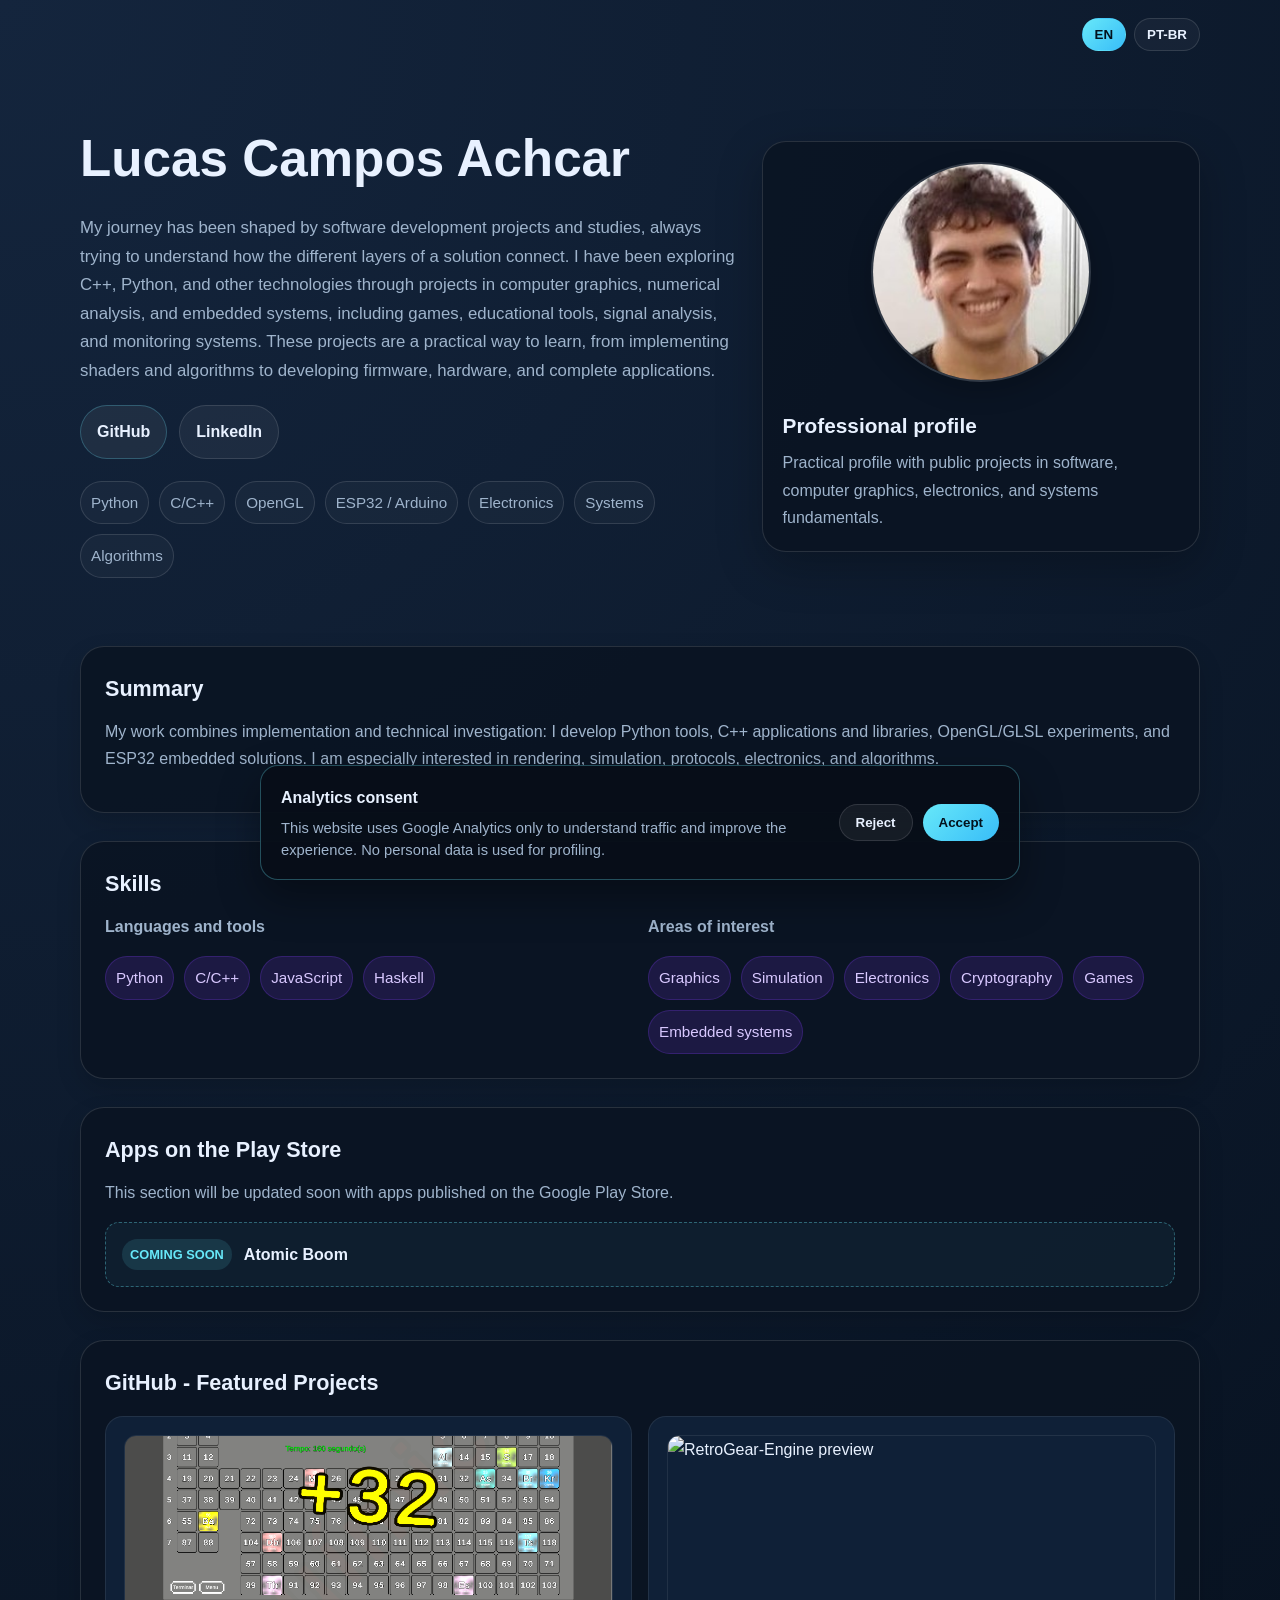
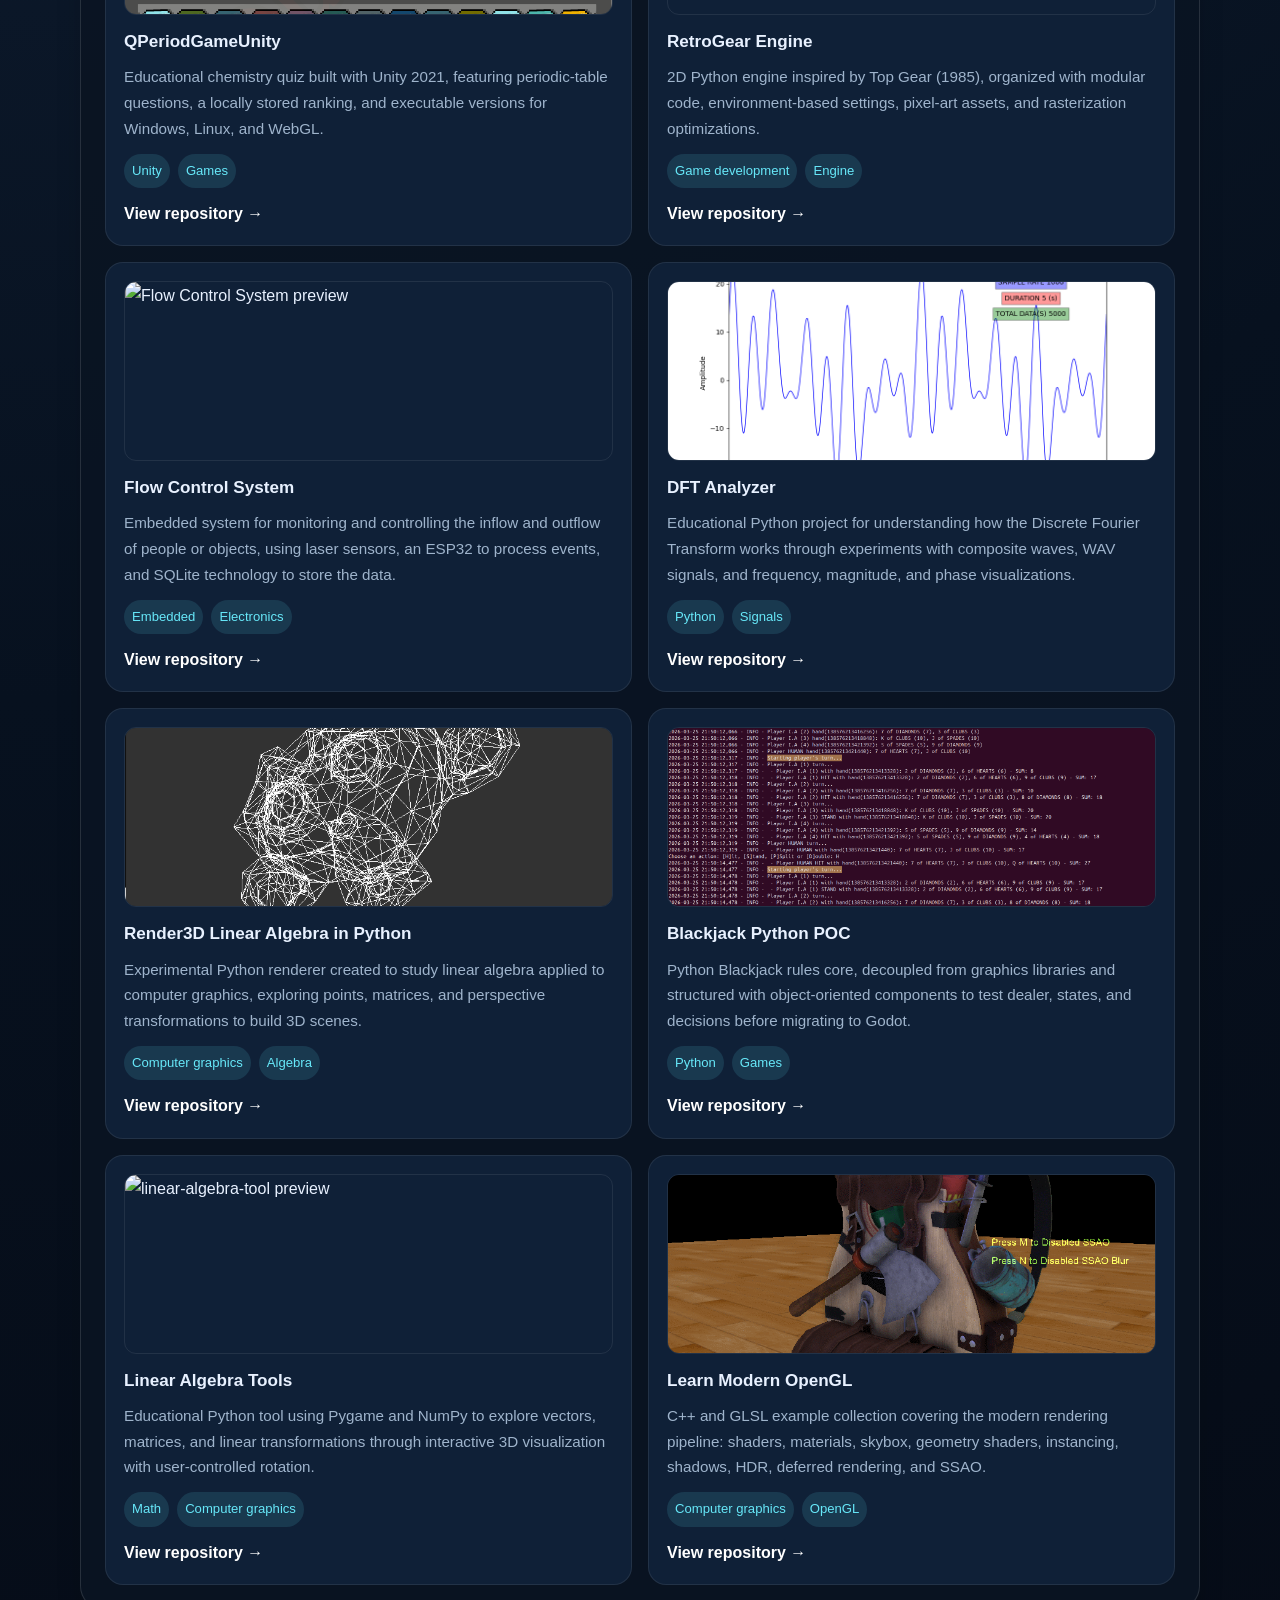
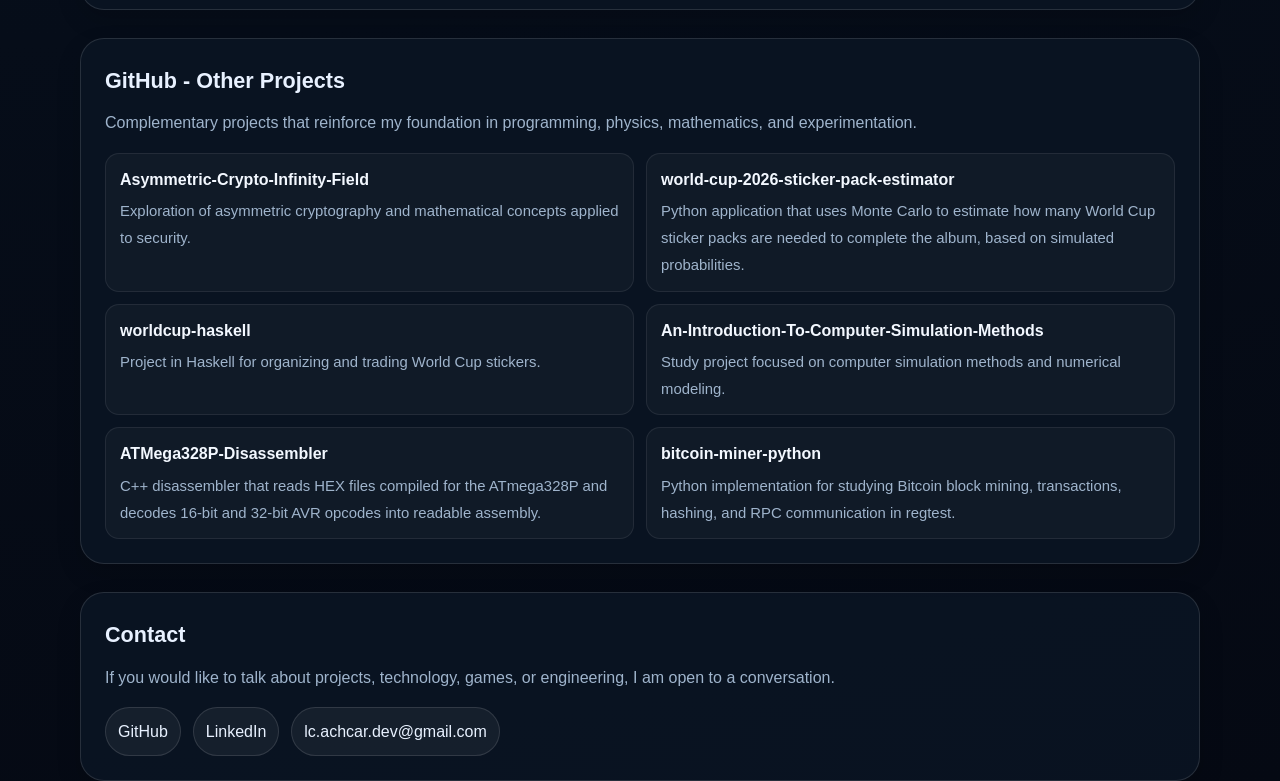
==== index.html @ fed57c69 "- imagem de perfil interna" ====
<!DOCTYPE html>
<html lang="pt-BR">
<head>
  <meta charset="UTF-8" />
  <meta name="viewport" content="width=device-width, initial-scale=1.0" />
  <title data-i18n="page.title">Lucas Campos Achcar | Desenvolvedor de Software</title>
  <link rel="stylesheet" href="styles.css" />
</head>
<body>
  <div class="cookie-banner" id="cookie-banner" hidden>
    <div class="cookie-banner__content">
      <div>
        <strong>Analytics consent</strong>
        <p>This website uses Google Analytics only to understand traffic and improve the experience. No personal data is used for profiling.</p>
      </div>
      <div class="cookie-banner__actions">
        <button id="reject-analytics" class="cookie-btn cookie-btn--secondary" type="button">Reject</button>
        <button id="accept-analytics" class="cookie-btn cookie-btn--primary" type="button">Accept</button>
      </div>
    </div>
  </div>
  <div class="lang-switcher" aria-label="Language switcher">
    <button class="lang-btn active" data-lang="en">EN</button>
    <button class="lang-btn" data-lang="pt">PT-BR</button>
  </div>

  <header class="hero">
    <div class="container hero-grid">
      <div>
        <h1 data-i18n="hero.name">Lucas Campos Achcar</h1>
        <p class="lead" data-i18n="hero.lead">Minha trajetória tem sido construída por meio de projetos e estudos em desenvolvimento de software, sempre tentando entender como diferentes camadas de uma solução se conectam. Tenho explorado C++, Python e outras tecnologias em projetos de computação gráfica, análise numérica e sistemas embarcados, passando por jogos, ferramentas educacionais, análise de sinais e monitoramento. Esses projetos são uma forma de aprender na prática, explorando desde a implementação de shaders e algoritmos até o desenvolvimento de firmware, hardware e aplicações completas.</p>
        <div class="actions">
          <a class="btn primary" href="https://github.com/AchcarLucas" target="_blank" rel="noreferrer" data-i18n="hero.github">GitHub</a>
          <a class="btn secondary" href="https://www.linkedin.com/in/lucas-campos-3b803972/" target="_blank" rel="noreferrer" data-i18n="hero.linkedin">LinkedIn</a>
        </div>
        <ul class="highlights">
          <li data-i18n="skills.python">Python</li>
          <li data-i18n="skills.cpp">C/C++</li>
          <li data-i18n="skills.opengl">OpenGL</li>
          <li data-i18n="skills.esp32">ESP32 / Arduino</li>
          <li data-i18n="skills.electronics">Embedded</li>
          <li data-i18n="skills.systems">Systems</li>
          <li data-i18n="skills.algorithms">Algorithms</li>
        </ul>
      </div>

      <aside class="profile-card">
        <img src="assets/profile.jpg" alt="Lucas Campos Achcar" />
        <div class="info">
          <h2 data-i18n="profile.title">Resumo profissional</h2>
          <p data-i18n="profile.text">Perfil prático, com projetos públicos em software, computação gráfica, eletrônica e fundamentos de sistemas.</p>
        </div>
      </aside>
    </div>
  </header>

  <main class="container">
    <section>
      <h2 data-i18n="about.title">Resumo</h2>
      <p data-i18n="about.text">Meu trabalho combina implementação e investigação técnica: desenvolvo ferramentas em Python, aplicações e bibliotecas em C++, experiências com OpenGL/GLSL e soluções embarcadas com ESP32. Tenho interesse especial em renderização, simulação, protocolos, eletrônica e algoritmos.</p>
    </section>

    <section>
      <h2 data-i18n="skills.title">Competências</h2>
      <div class="grid">
        <div>
          <p><strong data-i18n="skills.dev">Linguagens e ferramentas</strong></p>
          <div class="skill-list">
            <span data-i18n="skills.python">Python</span>
            <span data-i18n="skills.cpp">C/C++</span>
            <span data-i18n="skills.javascript">JavaScript</span>
            <span data-i18n="skills.haskell">Haskell</span>
          </div>
        </div>
        <div>
          <p><strong data-i18n="skills.interests">Áreas de interesse</strong></p>
          <div class="skill-list">
            <span data-i18n="skills.graphics">Graphics</span>
            <span data-i18n="skills.simulation">Simulation</span>
            <span data-i18n="skills.electronics">Electronics</span>
            <span data-i18n="skills.crypto">Cryptography</span>
            <span data-i18n="skills.games">Games</span>
            <span data-i18n="skills.embedded">Embedded systems</span>
          </div>
        </div>
      </div>
    </section>

    <section>
      <h2 data-i18n="apps.title">Aplicativos na Play Store</h2>
      <p data-i18n="apps.text">Esta seção será atualizada em breve com aplicativos publicados na Google Play Store.</p>
      <div class="coming-soon">
        <span class="status" data-i18n="apps.status">Em breve</span>
        <strong data-i18n="apps.item">Atomic Boom</strong>
      </div>
    </section>

    <section>
      <h2 data-i18n="projects.title">GitHub - Projetos em Destaque</h2>
      <div class="project-grid">
        <article class="card">
          <img src="assets/projects/qperiod.png" alt="QPeriodGameUnity preview" />
          <h3><a href="https://github.com/AchcarLucas/QPeriodGameUnity" target="_blank" rel="noreferrer">QPeriodGameUnity</a></h3>
          <p data-i18n="projects.qperiod">Quiz educacional de química desenvolvido em Unity 2021, com perguntas sobre a tabela periódica, ranking armazenado localmente e versões executáveis para Windows, Linux e WebGL.</p>
          <div class="tags">
            <span data-i18n="projects.tag_unity">Unity</span>
            <span data-i18n="projects.tag_games">Games</span>
          </div>
          <a href="https://github.com/AchcarLucas/QPeriodGameUnity" target="_blank" rel="noreferrer" data-i18n="projects.view_repo">View repository →</a>
        </article>

        <article class="card">
          <img src="assets/projects/retrogear_preview.gif" alt="RetroGear-Engine preview" />
          <h3><a href="https://github.com/AchcarLucas/RetroGear-Engine" target="_blank" rel="noreferrer">RetroGear Engine</a></h3>
          <p data-i18n="projects.retrogear">Engine 2D em Python inspirada no Top Gear de 1985, organizada em módulos de código, configurações por ambiente, recursos visuais em pixel art e otimizações de rasterização.</p>
          <div class="tags">
            <span data-i18n="projects.tag_game">Game Dev</span>
            <span data-i18n="projects.tag_engine">Engine</span>
          </div>
          <a href="https://github.com/AchcarLucas/RetroGear-Engine" target="_blank" rel="noreferrer" data-i18n="projects.view_repo">View repository →</a>
        </article>

        <article class="card">
          <img src="https://github.com/AchcarLucas/Flow-Control-System/blob/main/Hardware%20-%20Aspecto%20Geral%20(Diagrama%20de%20Blocos)/block-diagram-hardware-flow-control-system-detail-2026-03-23.png?raw=true" alt="Flow Control System preview" />
          <h3><a href="https://github.com/AchcarLucas/Flow-Control-System" target="_blank" rel="noreferrer">Flow Control System</a></h3>
          <p data-i18n="projects.flow">Sistema embarcado para controle e monitoramento da entrada e saída de pessoas ou objetos, usando sensores infravermelhos, ESP32 para processar os eventos e a tecnologia SQLite para armazenar os dados.</p>
          <div class="tags">
            <span data-i18n="projects.tag_embedded">Embedded</span>
            <span data-i18n="projects.tag_electronics">Electronics</span>
          </div>
          <a href="https://github.com/AchcarLucas/Flow-Control-System" target="_blank" rel="noreferrer" data-i18n="projects.view_repo">View repository →</a>
        </article>

        <article class="card">
          <img src="assets/projects/dft_wave.png" alt="DFT Analyzer preview" />
          <h3><a href="https://github.com/AchcarLucas/DFT-Analyzer" target="_blank" rel="noreferrer">DFT Analyzer</a></h3>
          <p data-i18n="projects.dft">Projeto didático em Python para entender o funcionamento da Transformada Discreta de Fourier, experimentando com ondas compostas, sinais WAV e visualizações de frequência, magnitude e fase.</p>
          <div class="tags">
            <span data-i18n="projects.tag_python">Python</span>
            <span data-i18n="projects.tag_signals">Signals</span>
          </div>
          <a href="https://github.com/AchcarLucas/DFT-Analyzer" target="_blank" rel="noreferrer" data-i18n="projects.view_repo">View repository →</a>
        </article>

        <article class="card">
          <img src="assets/projects/render_monkey.png" alt="Render3D preview" />
          <h3><a href="https://github.com/AchcarLucas/Render3D-Algebra-Linear-Python" target="_blank" rel="noreferrer">Render3D Linear Algebra in Python</a></h3>
          <p data-i18n="projects.render3d">Renderizador experimental em Python criado para estudar álgebra linear aplicada à computação gráfica, explorando pontos, matrizes e transformações de perspectiva na construção de cenas 3D.</p>
          <div class="tags">
            <span data-i18n="projects.tag_graphics">Graphics</span>
            <span data-i18n="projects.tag_algebra">Algebra</span>
          </div>
          <a href="https://github.com/AchcarLucas/Render3D-Algebra-Linear-Python" target="_blank" rel="noreferrer" data-i18n="projects.view_repo">View repository →</a>
        </article>

        <article class="card">
          <img src="assets/projects/blackjack_1.png" alt="BlackJack POC preview" />
          <h3><a href="https://github.com/AchcarLucas/BlackJack-Python-POC" target="_blank" rel="noreferrer">Blackjack Python POC</a></h3>
          <p data-i18n="projects.blackjack">Núcleo de regras de Blackjack em Python, desacoplado de bibliotecas gráficas e estruturado com orientação a objetos para testar dealer, estados e decisões antes da migração para Godot.</p>
          <div class="tags">
            <span data-i18n="projects.tag_python">Python</span>
            <span data-i18n="projects.tag_games">Games</span>
          </div>
          <a href="https://github.com/AchcarLucas/BlackJack-Python-POC" target="_blank" rel="noreferrer" data-i18n="projects.view_repo">View repository →</a>
        </article>

        <article class="card">
          <img src="https://github.com/AchcarLucas/linear-algebra-tool/raw/main/img_example/preview.png?raw=true" alt="linear-algebra-tool preview" />
          <h3><a href="https://github.com/AchcarLucas/linear-algebra-tool" target="_blank" rel="noreferrer">Linear Algebra Tools</a></h3>
          <p data-i18n="projects.linearalgebra">Ferramenta educacional em Python com Pygame e NumPy para explorar vetores, matrizes e transformações lineares em uma visualização 3D interativa com rotação controlada pelo usuário.</p>
          <div class="tags">
            <span data-i18n="projects.tag_math">Math</span>
            <span data-i18n="projects.tag_graphics">Graphics</span>
          </div>
          <a href="https://github.com/AchcarLucas/linear-algebra-tool" target="_blank" rel="noreferrer" data-i18n="projects.view_repo">View repository →</a>
        </article>

        <article class="card">
          <img src="assets/projects/learn_modern_opengl.gif" alt="learn-modern-opengl preview" />
          <h3><a href="https://github.com/AchcarLucas/learn-modern-opengl" target="_blank" rel="noreferrer">Learn Modern OpenGL</a></h3>
          <p data-i18n="projects.learnmodernopengl">Coleção de exemplos em C++ e GLSL que percorre o pipeline de renderização moderno: shaders, materiais, skybox, geometry shader, instancing, sombras, HDR, deferred rendering e SSAO.</p>
          <div class="tags">
            <span data-i18n="projects.tag_graphics">Graphics</span>
            <span data-i18n="projects.tag_opengl">OpenGL</span>
          </div>
          <a href="https://github.com/AchcarLucas/learn-modern-opengl" target="_blank" rel="noreferrer" data-i18n="projects.view_repo">View repository →</a>
        </article>
      </div>
    </section>

    <section>
      <h2 data-i18n="other.title">GitHub - Outros Projetos</h2>
      <p data-i18n="other.text">Complementary projects that reinforce my foundation in programming, physics, mathematics, and experimentation.</p>
      <div class="mini-projects">
        <div class="mini-project">
          <a href="https://github.com/AchcarLucas/Asymmetric-Crypto-Infinity-Field" target="_blank" rel="noreferrer"><strong>Asymmetric-Crypto-Infinity-Field</strong></a>
          <span data-i18n="other.crypto">Exploration of asymmetric cryptography and mathematical concepts applied to security.</span>
        </div>
        <div class="mini-project">
          <a href="https://github.com/AchcarLucas/world-cup-2026-sticker-pack-estimator" target="_blank" rel="noreferrer"><strong>world-cup-2026-sticker-pack-estimator</strong></a>
          <span data-i18n="other.montecarlo">Python application that uses Monte Carlo to estimate how many World Cup sticker packs are needed to complete the album.</span>
        </div>
        <div class="mini-project">
          <a href="https://github.com/AchcarLucas/worldcup-haskell" target="_blank" rel="noreferrer"><strong>worldcup-haskell</strong></a>
          <span data-i18n="other.haskell">Project in Haskell for organizing and trading World Cup stickers.</span>
        </div>
        <div class="mini-project">
          <a href="https://github.com/AchcarLucas/An-Introduction-To-Computer-Simulation-Methods" target="_blank" rel="noreferrer"><strong>An-Introduction-To-Computer-Simulation-Methods</strong></a>
          <span data-i18n="other.simulation_methods">Study project focused on computer simulation methods and numerical modeling.</span>
        </div>
        <div class="mini-project">
          <a href="https://github.com/AchcarLucas/ATMega328P-Disassembler" target="_blank" rel="noreferrer"><strong>ATMega328P-Disassembler</strong></a>
          <span data-i18n="other.disassembler">C++ disassembler that reads HEX files compiled for the ATmega328P and decodes 16-bit and 32-bit AVR opcodes into readable assembly.</span>
        </div>
        <div class="mini-project">
          <a href="https://github.com/AchcarLucas/bitcoin-miner-python" target="_blank" rel="noreferrer"><strong>bitcoin-miner-python</strong></a>
          <span data-i18n="other.bitcoin">Python implementation for studying Bitcoin block mining, transactions, hashing, and RPC communication in regtest.</span>
        </div>

      </div>
    </section>

    <section>
      <h2 data-i18n="contact.title">Contact</h2>
      <p data-i18n="contact.text">Se quiser conversar sobre projetos, tecnologia, jogos ou engenharia, estou aberto a conversar.</p>
      <div class="contact-list">
        <a href="https://github.com/AchcarLucas" target="_blank" rel="noreferrer" data-i18n="contact.github">GitHub</a>
        <a href="https://www.linkedin.com/in/lucas-campos-3b803972/" target="_blank" rel="noreferrer" data-i18n="contact.linkedin">LinkedIn</a>
        <a href="mailto:lc.achcar.dev@gmail.com">lc.achcar.dev@gmail.com</a>
      </div>
    </section>
  </main>

  <script src="script.js"></script>
</body>
</html>
---- styles.css ----
:root {
  --bg: #07111f;
  --panel: rgba(10, 20, 35, 0.9);
  --panel-2: #0f2037;
  --text: #e8f1ff;
  --muted: #9fb4cc;
  --accent: #67e8f9;
  --accent-2: #7c3aed;
  --border: rgba(255,255,255,0.12);
}

* { box-sizing: border-box; }
body {
  margin: 0;
  font-family: "Segoe UI", Arial, sans-serif;
  color: var(--text);
  background: radial-gradient(circle at top left, #14253d 0%, var(--bg) 55%, #050913 100%);
  line-height: 1.7;
}
a { color: inherit; text-decoration: none; }
.container {
  width: min(1120px, calc(100% - 32px));
  margin: 0 auto;
}

.lang-switcher {
  display: flex;
  justify-content: flex-end;
  gap: 8px;
  padding: 18px 0 0;
  width: min(1120px, calc(100% - 32px));
  margin: 0 auto;
}
.lang-btn {
  border: 1px solid var(--border);
  background: rgba(255,255,255,0.04);
  color: var(--text);
  padding: 8px 12px;
  border-radius: 999px;
  cursor: pointer;
  font-weight: 600;
}
.lang-btn.active {
  background: linear-gradient(135deg, var(--accent), #38bdf8);
  color: #03111d;
  border-color: transparent;
}

.hero {
  padding: 64px 0 40px;
}
.hero-grid {
  display: grid;
  grid-template-columns: 1.2fr 0.8fr;
  gap: 24px;
  align-items: center;
}
.badge {
  display: inline-block;
  padding: 8px 12px;
  border-radius: 999px;
  background: rgba(103, 232, 249, 0.12);
  color: var(--accent);
  font-size: 0.9rem;
  letter-spacing: 0.04em;
  text-transform: uppercase;
  margin-bottom: 16px;
}
h1 {
  font-size: clamp(2rem, 4vw, 3.2rem);
  margin: 0 0 12px;
}
.lead {
  font-size: 1.05rem;
  color: var(--muted);
  max-width: 680px;
  margin: 0 0 20px;
}
.actions {
  display: flex;
  flex-wrap: wrap;
  gap: 12px;
  margin-bottom: 22px;
}
.btn {
  padding: 12px 16px;
  border-radius: 999px;
  font-weight: 600;
  border: 1px solid var(--border);
  transition: transform 0.2s ease, background 0.2s ease;
}
.btn:hover { transform: translateY(-2px); }
.btn.primary {
  background: rgba(255,255,255,0.06);
  color: var(--text);
  border-color: rgba(103, 232, 249, 0.25);
}
.btn.primary:hover {
  background: linear-gradient(135deg, var(--accent), #38bdf8);
  color: #03111d;
}
.btn.secondary {
  background: rgba(255,255,255,0.05);
}
.highlights {
  display: flex;
  flex-wrap: wrap;
  gap: 10px;
  padding: 0;
  margin: 0;
  list-style: none;
}
.highlights li {
  padding: 8px 10px;
  border: 1px solid var(--border);
  border-radius: 999px;
  color: var(--muted);
  font-size: 0.95rem;
  background: rgba(255,255,255,0.03);
}

.profile-card {
  background: var(--panel);
  border: 1px solid var(--border);
  border-radius: 24px;
  padding: 20px;
  box-shadow: 0 15px 45px rgba(0,0,0,0.25);
}
.profile-card img {
  width: min(220px, 100%);
  height: min(220px, 100%);
  border-radius: 50%;
  display: block;
  object-fit: cover;
  aspect-ratio: 1 / 1;
  border: 2px solid rgba(255,255,255,0.16);
  box-shadow: 0 10px 25px rgba(0,0,0,0.2);
  margin: 0 auto 12px;
}
.profile-card .info {
  padding-top: 14px;
}
.profile-card h2 { margin: 0 0 6px; font-size: 1.3rem; }
.profile-card p { margin: 0; color: var(--muted); }

section {
  margin-top: 28px;
  background: var(--panel);
  border: 1px solid var(--border);
  border-radius: 24px;
  padding: 24px;
  box-shadow: 0 10px 25px rgba(0,0,0,0.15);
}
section h2 {
  margin-top: 0;
  margin-bottom: 10px;
  font-size: 1.35rem;
}
section p {
  color: var(--muted);
  margin-top: 0;
}

.grid {
  display: grid;
  grid-template-columns: repeat(2, minmax(0, 1fr));
  gap: 16px;
}
.skill-list {
  display: flex;
  flex-wrap: wrap;
  gap: 10px;
  margin-top: 10px;
}
.skill-list span {
  padding: 8px 10px;
  border-radius: 999px;
  background: rgba(124, 58, 237, 0.16);
  color: #d8c8ff;
  border: 1px solid rgba(124, 58, 237, 0.25);
  font-size: 0.95rem;
}

.project-grid {
  display: grid;
  grid-template-columns: repeat(2, minmax(0, 1fr));
  gap: 16px;
  margin-top: 14px;
}
.card {
  padding: 18px;
  border-radius: 18px;
  background: var(--panel-2);
  border: 1px solid rgba(255,255,255,0.08);
  overflow: hidden;
}
.card img {
  width: 100%;
  height: 180px;
  object-fit: cover;
  border-radius: 12px;
  margin-bottom: 12px;
  border: 1px solid rgba(255,255,255,0.08);
  display: block;
}
.card h3 { margin: 0 0 8px; font-size: 1.07rem; }
.card h3 a {
  color: inherit;
  display: inline-block;
  transition: color 0.2s ease;
}
.card h3 a:hover {
  color: var(--accent);
}
.card p { font-size: 0.95rem; color: var(--muted); margin-bottom: 12px; }
.tags {
  display: flex;
  flex-wrap: wrap;
  gap: 8px;
  margin-bottom: 12px;
}
.tags span {
  font-size: 0.82rem;
  padding: 6px 8px;
  border-radius: 999px;
  background: rgba(103, 232, 249, 0.12);
  color: var(--accent);
}
.card a {
  color: #ffffff;
  font-weight: 600;
}

.contact-list {
  display: flex;
  flex-wrap: wrap;
  gap: 12px;
  margin-top: 8px;
}
.contact-list a {
  padding: 10px 12px;
  border-radius: 999px;
  background: rgba(255,255,255,0.05);
  border: 1px solid var(--border);
}

.mini-projects {
  display: grid;
  grid-template-columns: repeat(2, minmax(0, 1fr));
  gap: 12px;
  margin-top: 12px;
}
.mini-project {
  padding: 12px 14px;
  border-radius: 14px;
  background: rgba(255,255,255,0.03);
  border: 1px solid rgba(255,255,255,0.08);
}
.mini-project strong {
  display: block;
  margin-bottom: 4px;
  color: #f3f8ff;
}
.mini-project span {
  color: var(--muted);
  font-size: 0.93rem;
}

.coming-soon {
  display: flex;
  align-items: center;
  gap: 12px;
  padding: 16px;
  margin-top: 16px;
  border-radius: 14px;
  border: 1px dashed rgba(103, 232, 249, 0.35);
  background: rgba(103, 232, 249, 0.05);
}
.coming-soon .status {
  padding: 5px 8px;
  border-radius: 999px;
  color: var(--accent);
  background: rgba(103, 232, 249, 0.12);
  font-size: 0.8rem;
  font-weight: 700;
  text-transform: uppercase;
  white-space: nowrap;
}
.coming-soon strong {
  color: var(--text);
}

.cookie-banner {
  position: fixed;
  left: 50%;
  bottom: 20px;
  transform: translateX(-50%);
  width: min(760px, calc(100% - 24px));
  z-index: 2000;
  background: rgba(8, 14, 24, 0.96);
  border: 1px solid rgba(103, 232, 249, 0.3);
  border-radius: 18px;
  box-shadow: 0 18px 40px rgba(0, 0, 0, 0.35);
}

.cookie-banner[hidden] {
  display: none;
}

.cookie-banner__content {
  display: flex;
  justify-content: space-between;
  align-items: center;
  gap: 18px;
  padding: 18px 20px;
}

.cookie-banner strong {
  display: block;
  margin-bottom: 6px;
  font-size: 1rem;
}

.cookie-banner p {
  margin: 0;
  color: var(--muted);
  font-size: 0.92rem;
  line-height: 1.5;
}

.cookie-banner__actions {
  display: flex;
  gap: 10px;
  flex-shrink: 0;
}

.cookie-btn {
  border: none;
  border-radius: 999px;
  padding: 10px 16px;
  font-weight: 700;
  cursor: pointer;
  transition: transform 0.2s ease, opacity 0.2s ease;
}

.cookie-btn:hover {
  transform: translateY(-1px);
}

.cookie-btn--primary {
  background: linear-gradient(135deg, var(--accent), #38bdf8);
  color: #03111d;
}

.cookie-btn--secondary {
  background: rgba(255,255,255,0.06);
  color: var(--text);
  border: 1px solid var(--border);
}

@media (max-width: 820px) {
  .hero-grid,
  .grid,
  .project-grid,
  .mini-projects {
    grid-template-columns: 1fr;
  }

  .hero {
    padding-top: 36px;
  }

  .coming-soon {
    align-items: flex-start;
    flex-direction: column;
  }

  .cookie-banner__content {
    flex-direction: column;
    align-items: flex-start;
  }

  .cookie-banner__actions {
    width: 100%;
  }

  .cookie-btn {
    flex: 1;
  }

  section {
    padding: 20px;
    border-radius: 18px;
  }
}
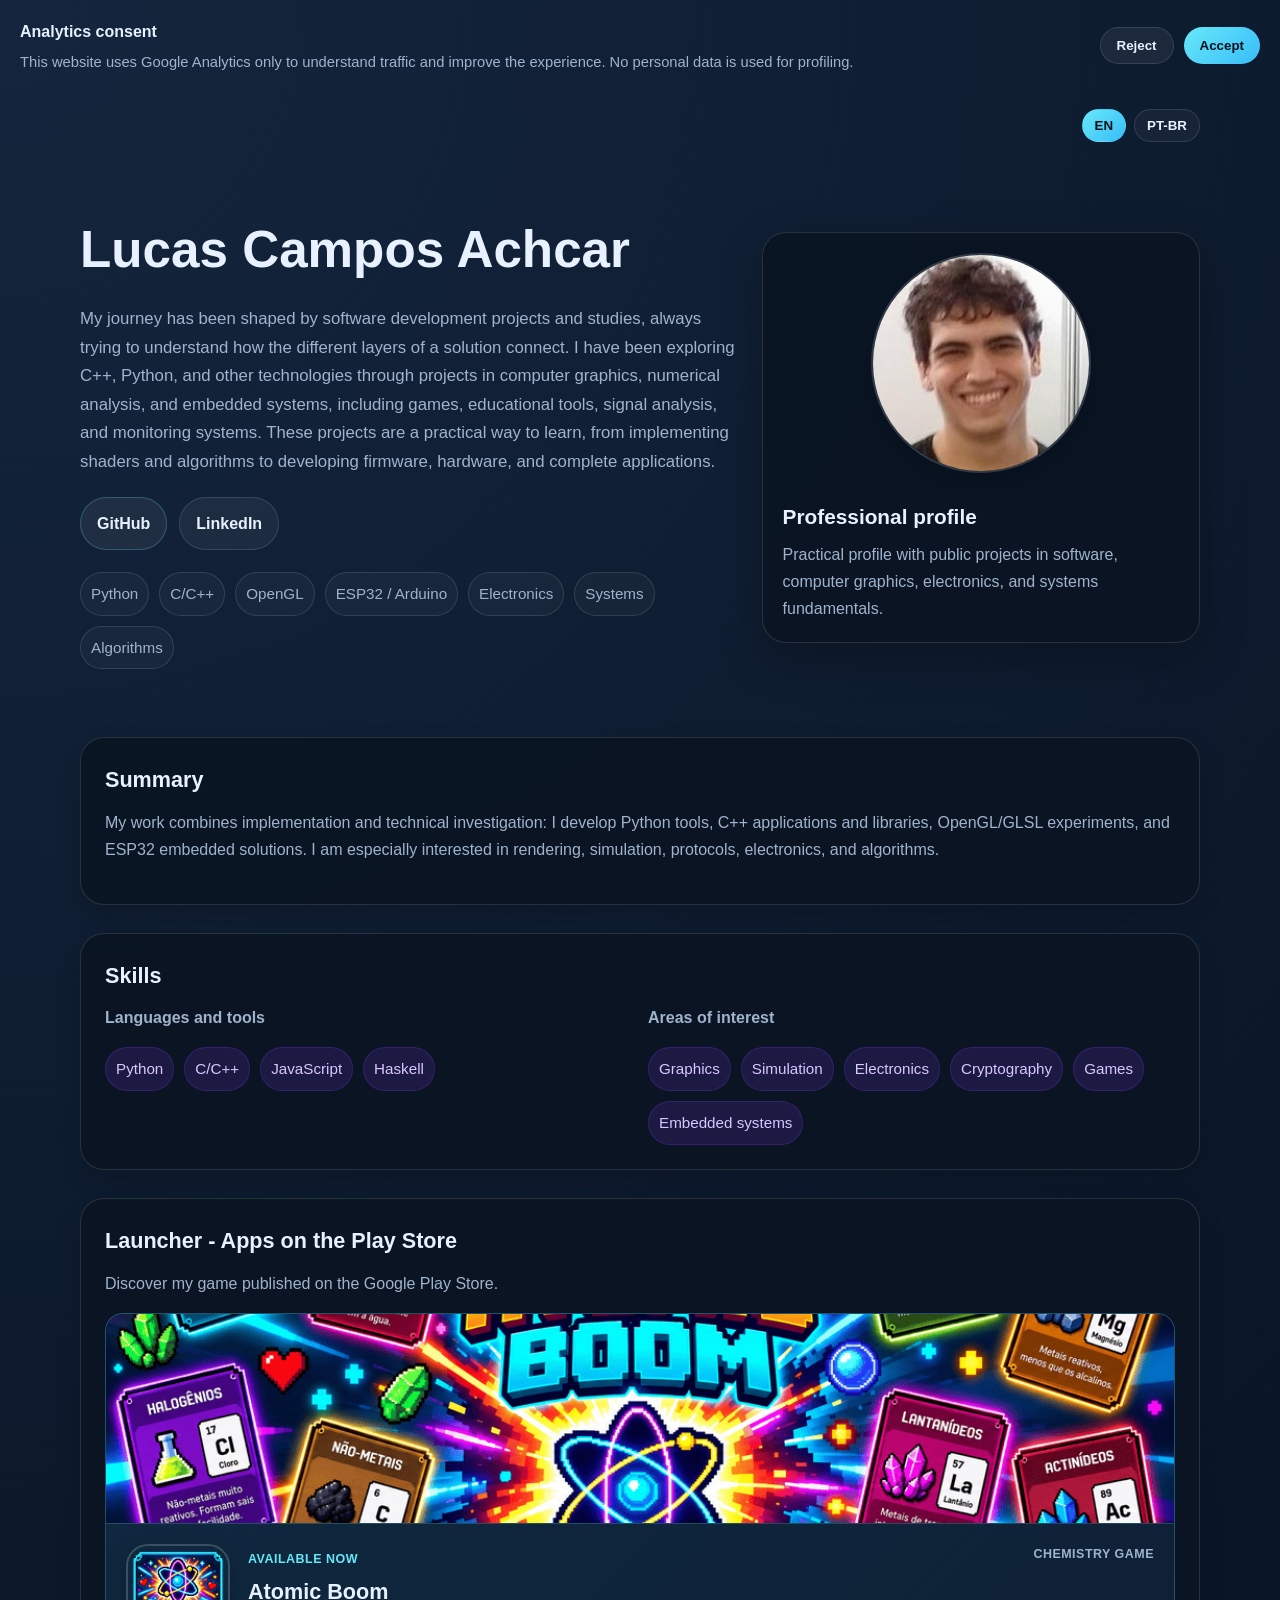
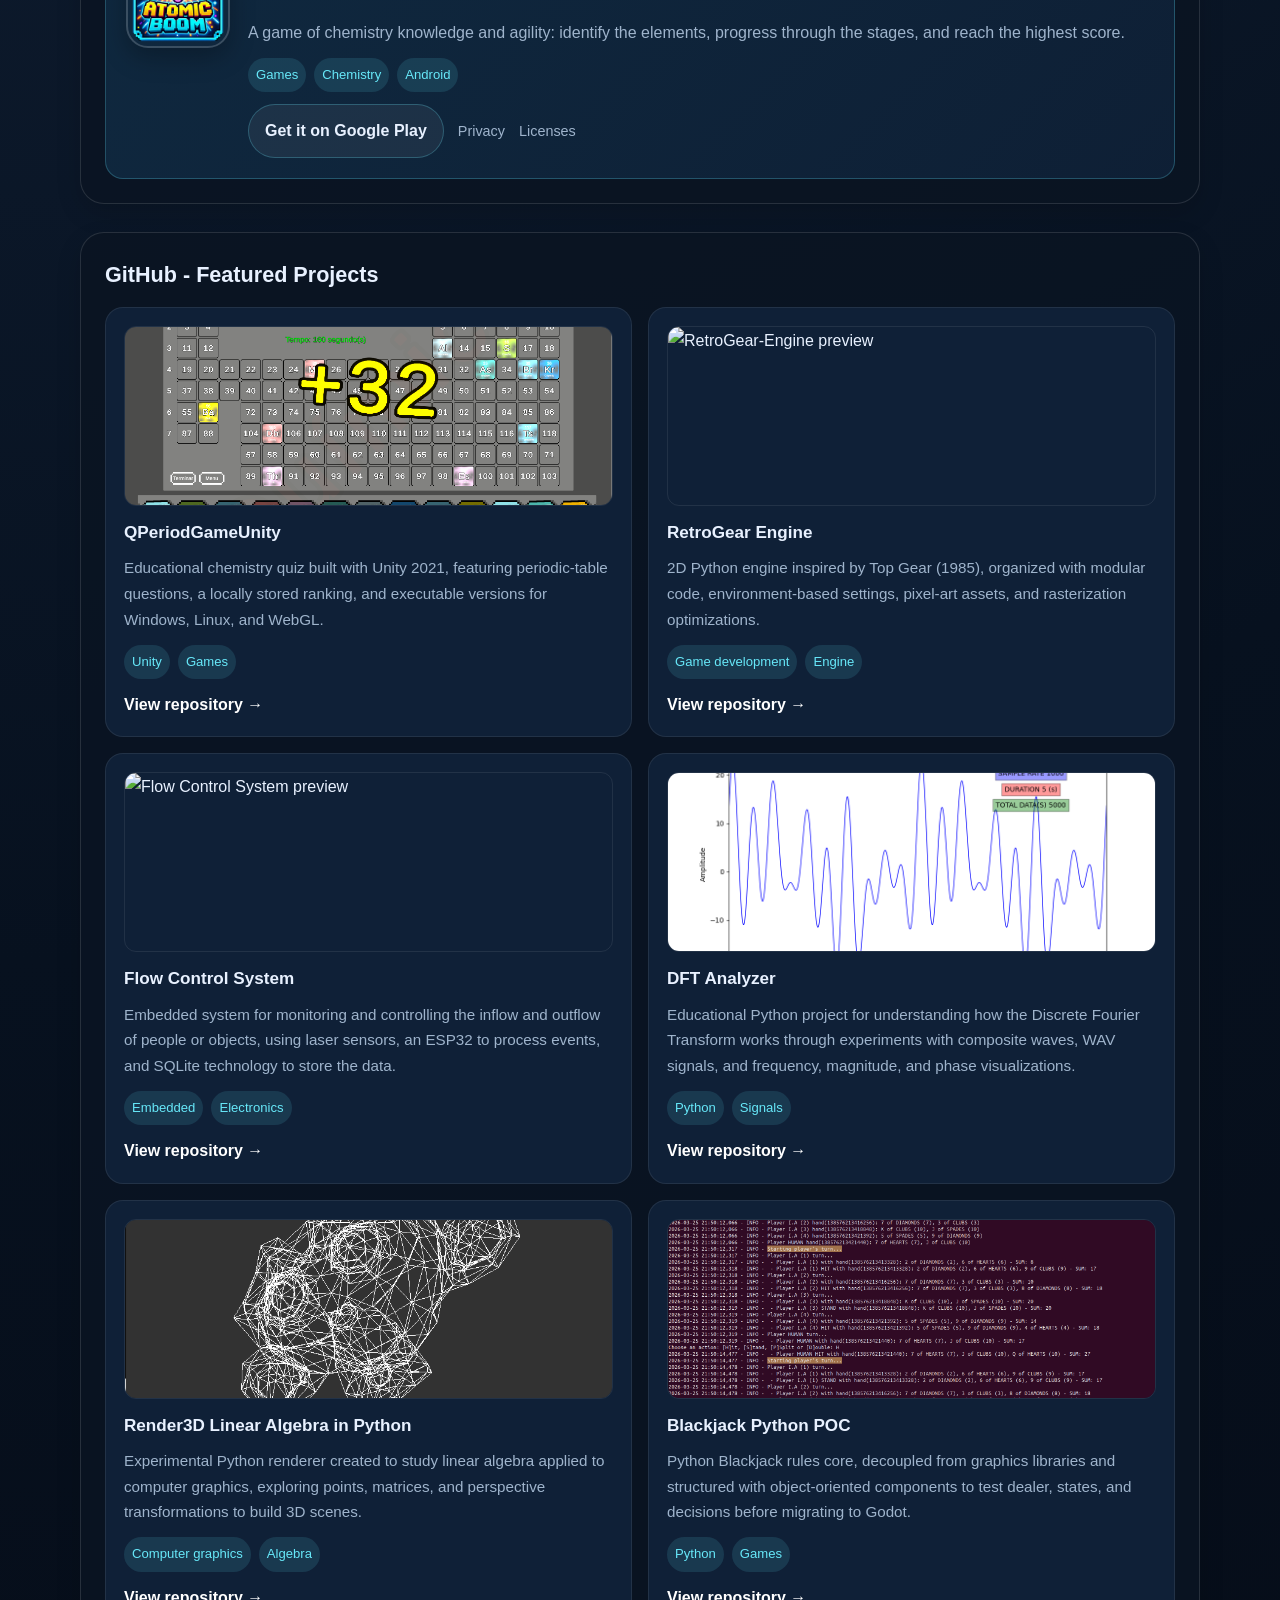
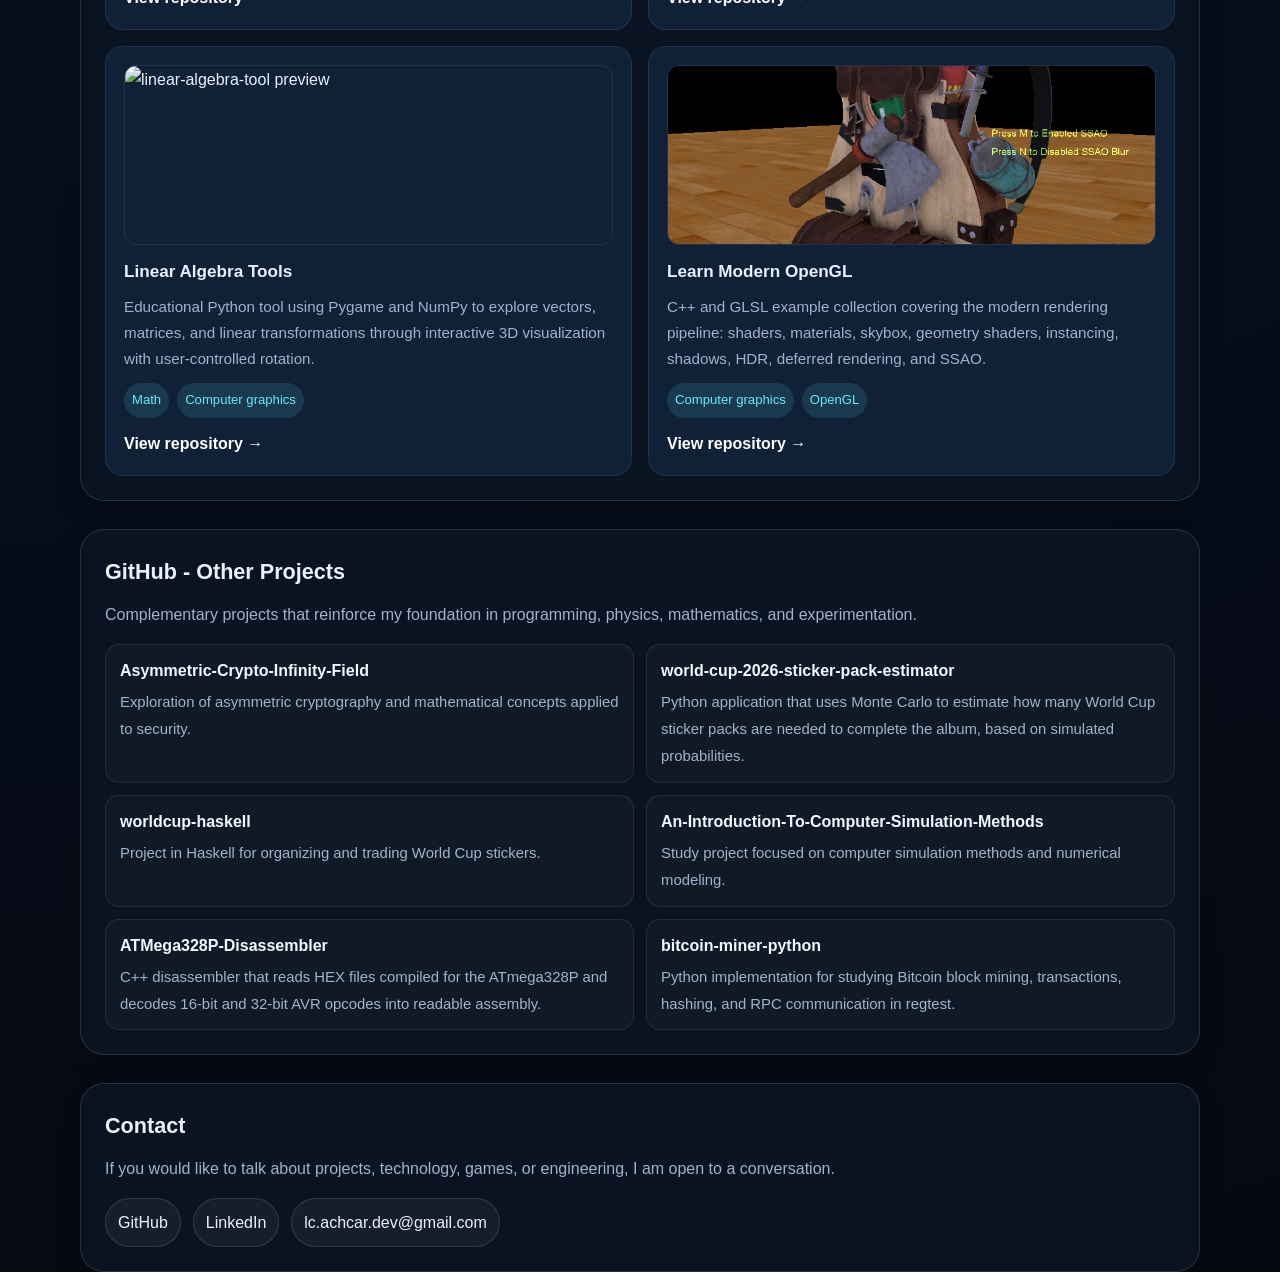
==== commit 94194802: "- adicionado o jogo Atomic Boom no portofolio" ====
--- a/index.html
+++ b/index.html
@@ -88,10 +88,32 @@
 
     <section>
       <h2 data-i18n="apps.title">Aplicativos na Play Store</h2>
-      <p data-i18n="apps.text">Esta seção será atualizada em breve com aplicativos publicados na Google Play Store.</p>
-      <div class="coming-soon">
-        <span class="status" data-i18n="apps.status">Em breve</span>
-        <strong data-i18n="apps.item">Atomic Boom</strong>
+      <p data-i18n="apps.text">Conheça meu jogo publicado na Google Play Store.</p>
+      <article class="app-card">
+        <img class="app-card__banner" src="assets/projects/atomic_boom_banner.png" alt="Atomic Boom gameplay preview from Google Play" />
+        <div class="app-card__body">
+          <img class="app-card__icon" src="assets/projects/atomic_boom_icon.png" alt="Atomic Boom icon" />
+          <div class="app-card__content">
+            <div class="app-card__heading">
+              <div>
+                <span class="app-card__status" data-i18n="apps.status">Disponível agora</span>
+                <h3 data-i18n="apps.item">Atomic Boom</h3>
+              </div>
+              <span class="app-card__category" data-i18n="apps.category">Jogo de química</span>
+            </div>
+            <p data-i18n="apps.description">Um jogo de conhecimento de química e agilidade: identifique os elementos, avance pelos estágios e alcance a maior pontuação.</p>
+            <div class="tags">
+              <span data-i18n="projects.tag_games">Jogos</span>
+              <span data-i18n="apps.tag_chemistry">Química</span>
+              <span data-i18n="apps.tag_android">Android</span>
+            </div>
+            <div class="app-card__actions">
+              <a class="btn primary" href="https://play.google.com/store/apps/details?id=com.lcadev.atomicboom" target="_blank" rel="noreferrer" data-i18n="apps.download">Baixar na Google Play</a>
+              <a href="https://www.lcadev.com.br/privacy/atomic_boom_app/privacy.html" target="_blank" rel="noreferrer" data-i18n="apps.privacy">Privacidade</a>
+              <a href="https://www.lcadev.com.br/license/atomic_boom_app/license.html" target="_blank" rel="noreferrer" data-i18n="apps.license">Licenças</a>
+            </div>
+          </div>
+        </div>
       </div>
     </section>
 
@@ -123,7 +145,7 @@
         <article class="card">
           <img src="https://github.com/AchcarLucas/Flow-Control-System/blob/main/Hardware%20-%20Aspecto%20Geral%20(Diagrama%20de%20Blocos)/block-diagram-hardware-flow-control-system-detail-2026-03-23.png?raw=true" alt="Flow Control System preview" />
           <h3><a href="https://github.com/AchcarLucas/Flow-Control-System" target="_blank" rel="noreferrer">Flow Control System</a></h3>
-          <p data-i18n="projects.flow">Sistema embarcado para controle e monitoramento da entrada e saída de pessoas ou objetos, usando sensores infravermelhos, ESP32 para processar os eventos e a tecnologia SQLite para armazenar os dados.</p>
+          <p data-i18n="projects.flow">Sistema embarcado para controle e monitoramento da entrada e saída de pessoas ou objetos, usando sensores lasers, ESP32 para processar os eventos e a tecnologia SQLite para armazenar os dados.</p>
           <div class="tags">
             <span data-i18n="projects.tag_embedded">Embedded</span>
             <span data-i18n="projects.tag_electronics">Electronics</span>
--- a/styles.css
+++ b/styles.css
@@ -266,6 +266,66 @@
   font-size: 0.93rem;
 }
 
+.app-card {
+  margin-top: 16px;
+  overflow: hidden;
+  border: 1px solid rgba(103, 232, 249, 0.24);
+  border-radius: 18px;
+  background: linear-gradient(135deg, rgba(16, 43, 67, 0.95), rgba(15, 32, 55, 0.95));
+}
+.app-card__banner {
+  width: 100%;
+  height: 210px;
+  display: block;
+  object-fit: cover;
+  object-position: center 58%;
+  border-bottom: 1px solid rgba(103, 232, 249, 0.2);
+}
+.app-card__body {
+  display: flex;
+  gap: 18px;
+  padding: 20px;
+}
+.app-card__icon {
+  width: 104px;
+  height: 104px;
+  flex: 0 0 104px;
+  border-radius: 22px;
+  border: 2px solid rgba(255,255,255,0.18);
+  box-shadow: 0 10px 24px rgba(0,0,0,0.25);
+}
+.app-card__content { flex: 1; min-width: 0; }
+.app-card__heading {
+  display: flex;
+  align-items: flex-start;
+  justify-content: space-between;
+  gap: 16px;
+}
+.app-card__status,
+.app-card__category {
+  color: var(--accent);
+  font-size: 0.78rem;
+  font-weight: 700;
+  letter-spacing: 0.04em;
+  text-transform: uppercase;
+}
+.app-card__category { color: var(--muted); text-align: right; }
+.app-card h3 { margin: 3px 0 8px; font-size: 1.35rem; }
+.app-card p { margin-bottom: 12px; }
+.app-card__actions {
+  display: flex;
+  align-items: center;
+  flex-wrap: wrap;
+  gap: 14px;
+  margin-top: 4px;
+}
+.app-card__actions .btn { display: inline-block; }
+.app-card__actions > a:not(.btn) {
+  color: var(--muted);
+  font-size: 0.9rem;
+}
+.app-card__actions > a:not(.btn):hover { color: var(--accent); }
+
 .coming-soon {
   display: flex;
   align-items: center;
@@ -288,6 +348,7 @@
 }
 .coming-soon strong {
   color: var(--text);
+}
 }
 
 .cookie-banner {
@@ -370,9 +431,23 @@
     padding-top: 36px;
   }
 
-  .coming-soon {
-    align-items: flex-start;
+  .app-card__body {
     flex-direction: column;
+  }
+
+  .app-card__icon {
+    width: 88px;
+    height: 88px;
+    flex-basis: 88px;
+  }
+
+  .app-card__heading {
+    flex-direction: column;
+    gap: 4px;
+  }
+
+  .app-card__category {
+    text-align: left;
   }
 
   .cookie-banner__content {
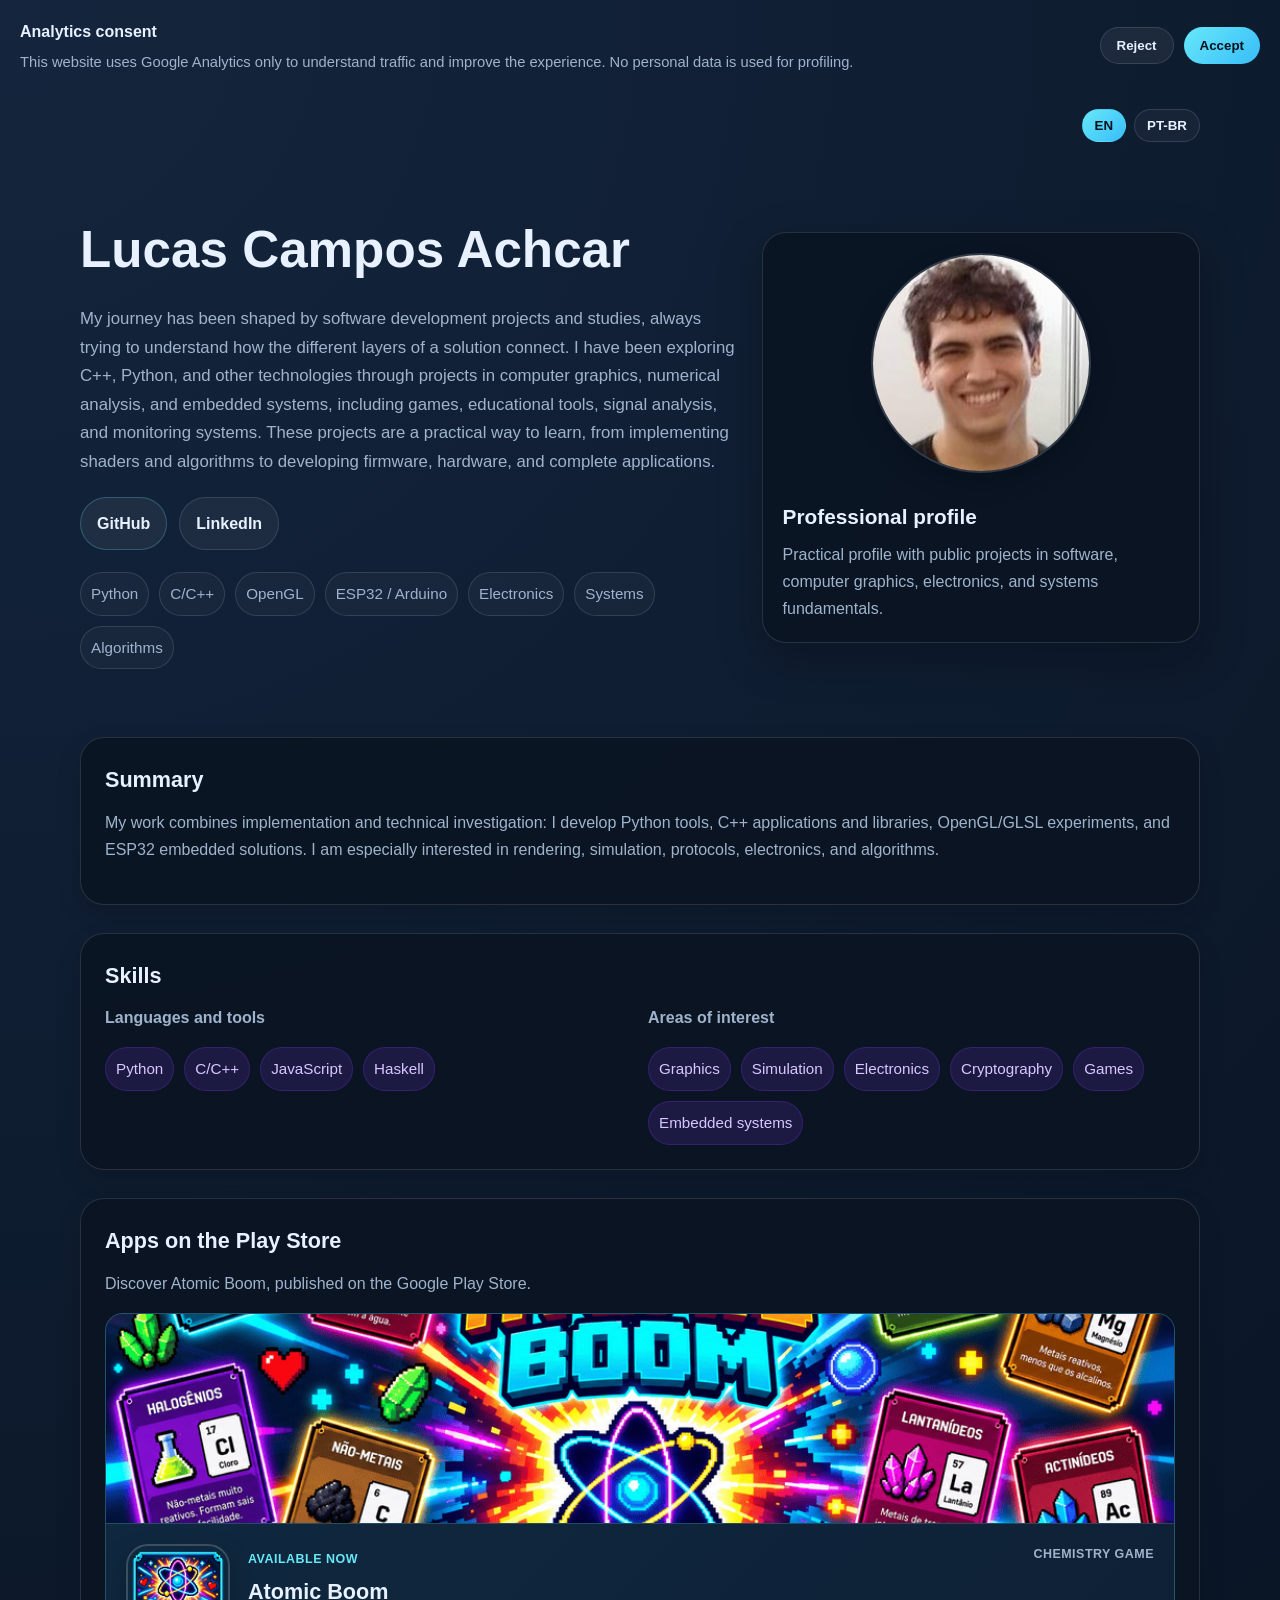
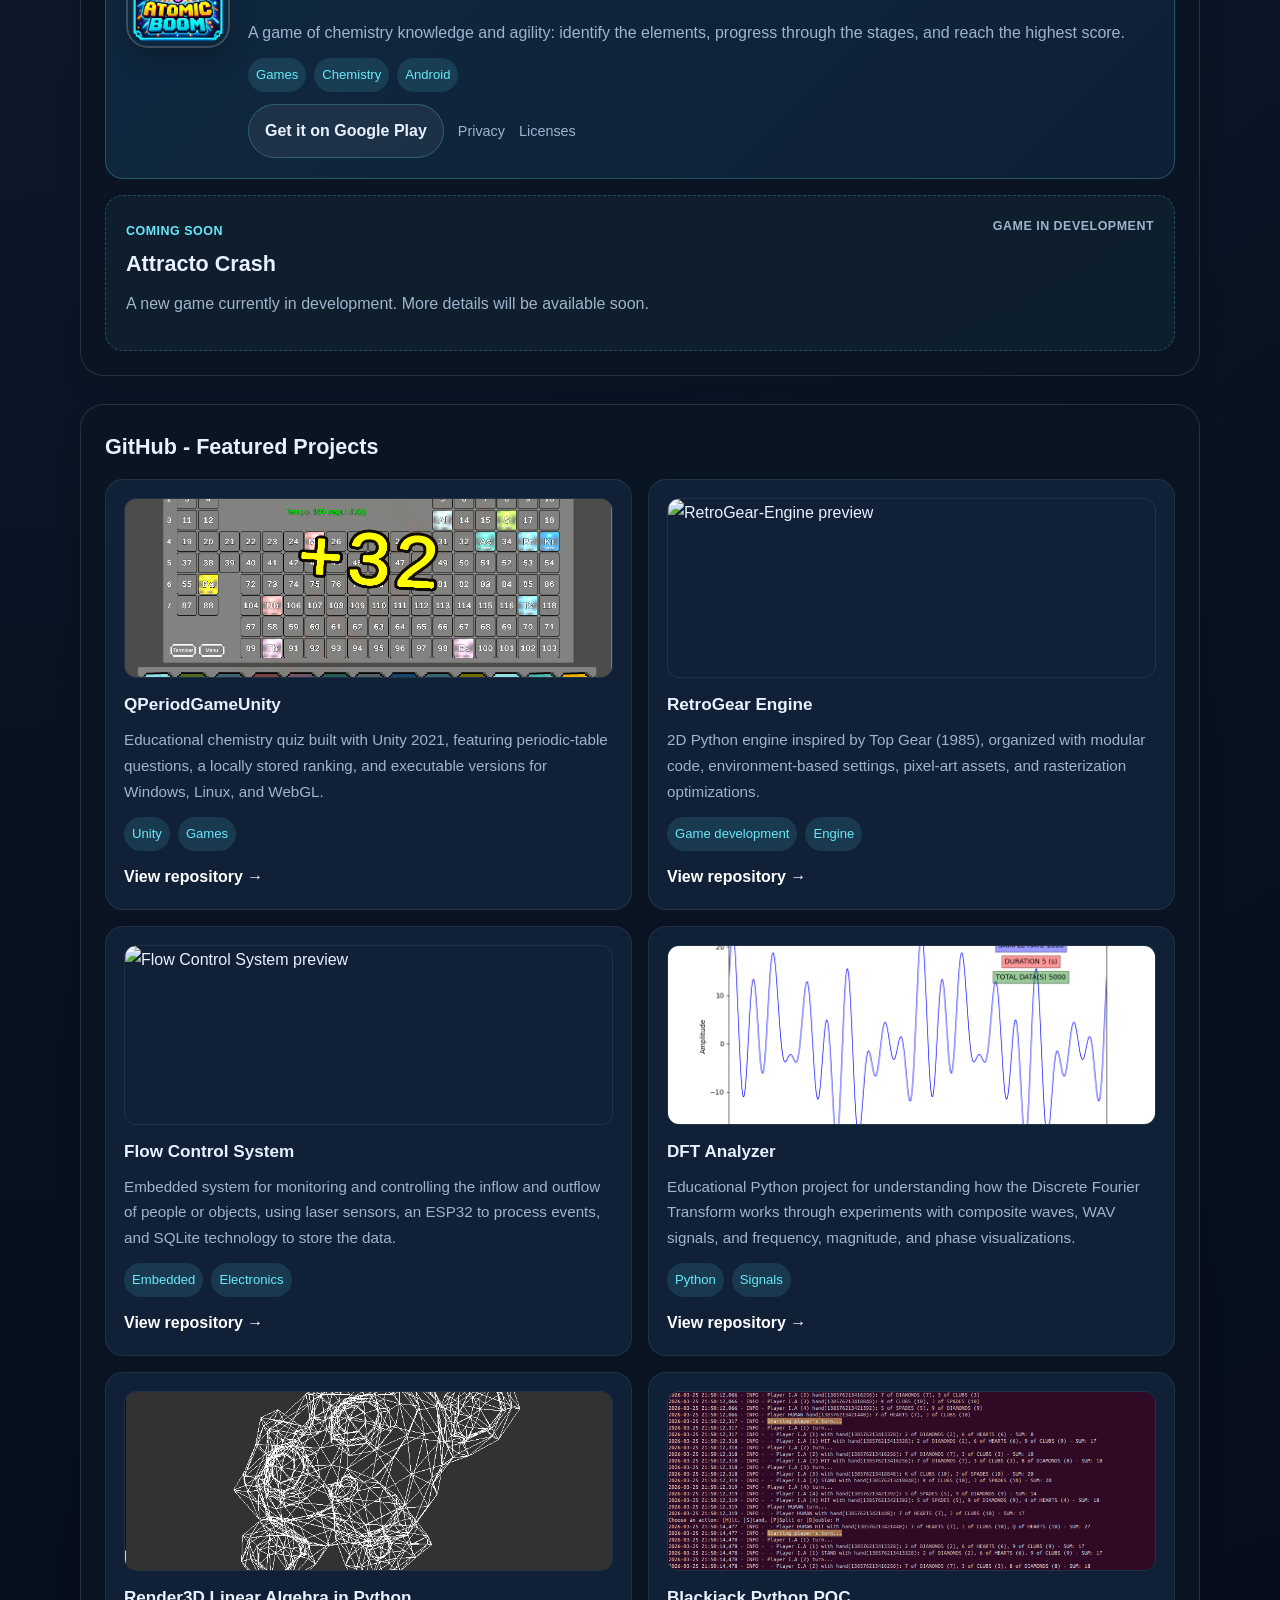
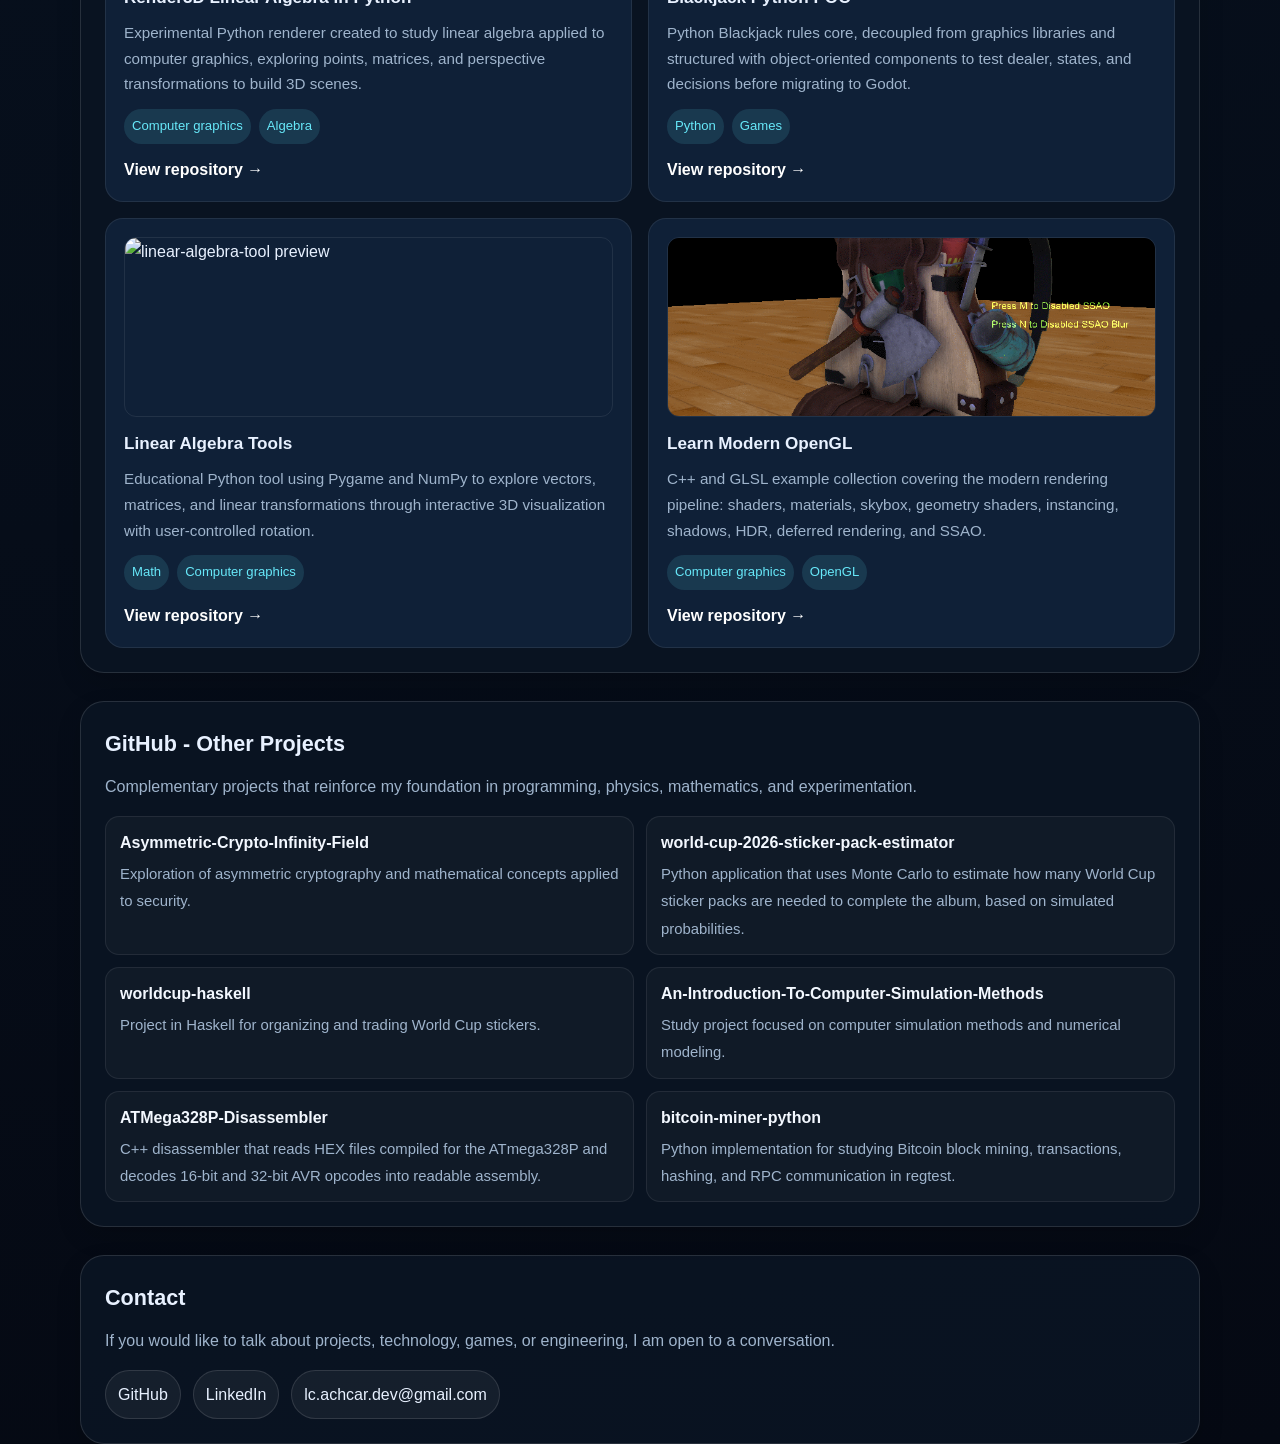
==== commit 083499ae: "- Coming soon do novo jogo Attractor Crash" ====
--- a/index.html
+++ b/index.html
@@ -114,7 +114,21 @@
             </div>
           </div>
         </div>
-      </div>
+      </article>
+      <article class="app-card app-card--upcoming">
+        <div class="app-card__body">
+          <div class="app-card__content">
+            <div class="app-card__heading">
+              <div>
+                <span class="app-card__status" data-i18n="apps.coming_soon">Coming soon</span>
+                <h3 data-i18n="apps.attracto_crash">Attracto Crash</h3>
+              </div>
+              <span class="app-card__category" data-i18n="apps.attracto_category">Game in development</span>
+            </div>
+            <p data-i18n="apps.attracto_description">A new game currently in development. More details will be available soon.</p>
+          </div>
+        </div>
+      </article>
     </section>
 
     <section>
--- a/styles.css
+++ b/styles.css
@@ -272,6 +272,13 @@
   border: 1px solid rgba(103, 232, 249, 0.24);
   border-radius: 18px;
   background: linear-gradient(135deg, rgba(16, 43, 67, 0.95), rgba(15, 32, 55, 0.95));
+}
+.app-card--upcoming {
+  border-style: dashed;
+  background: rgba(103, 232, 249, 0.05);
+}
+.app-card--upcoming .app-card__body {
+  padding: 20px;
 }
 .app-card__banner {
   width: 100%;
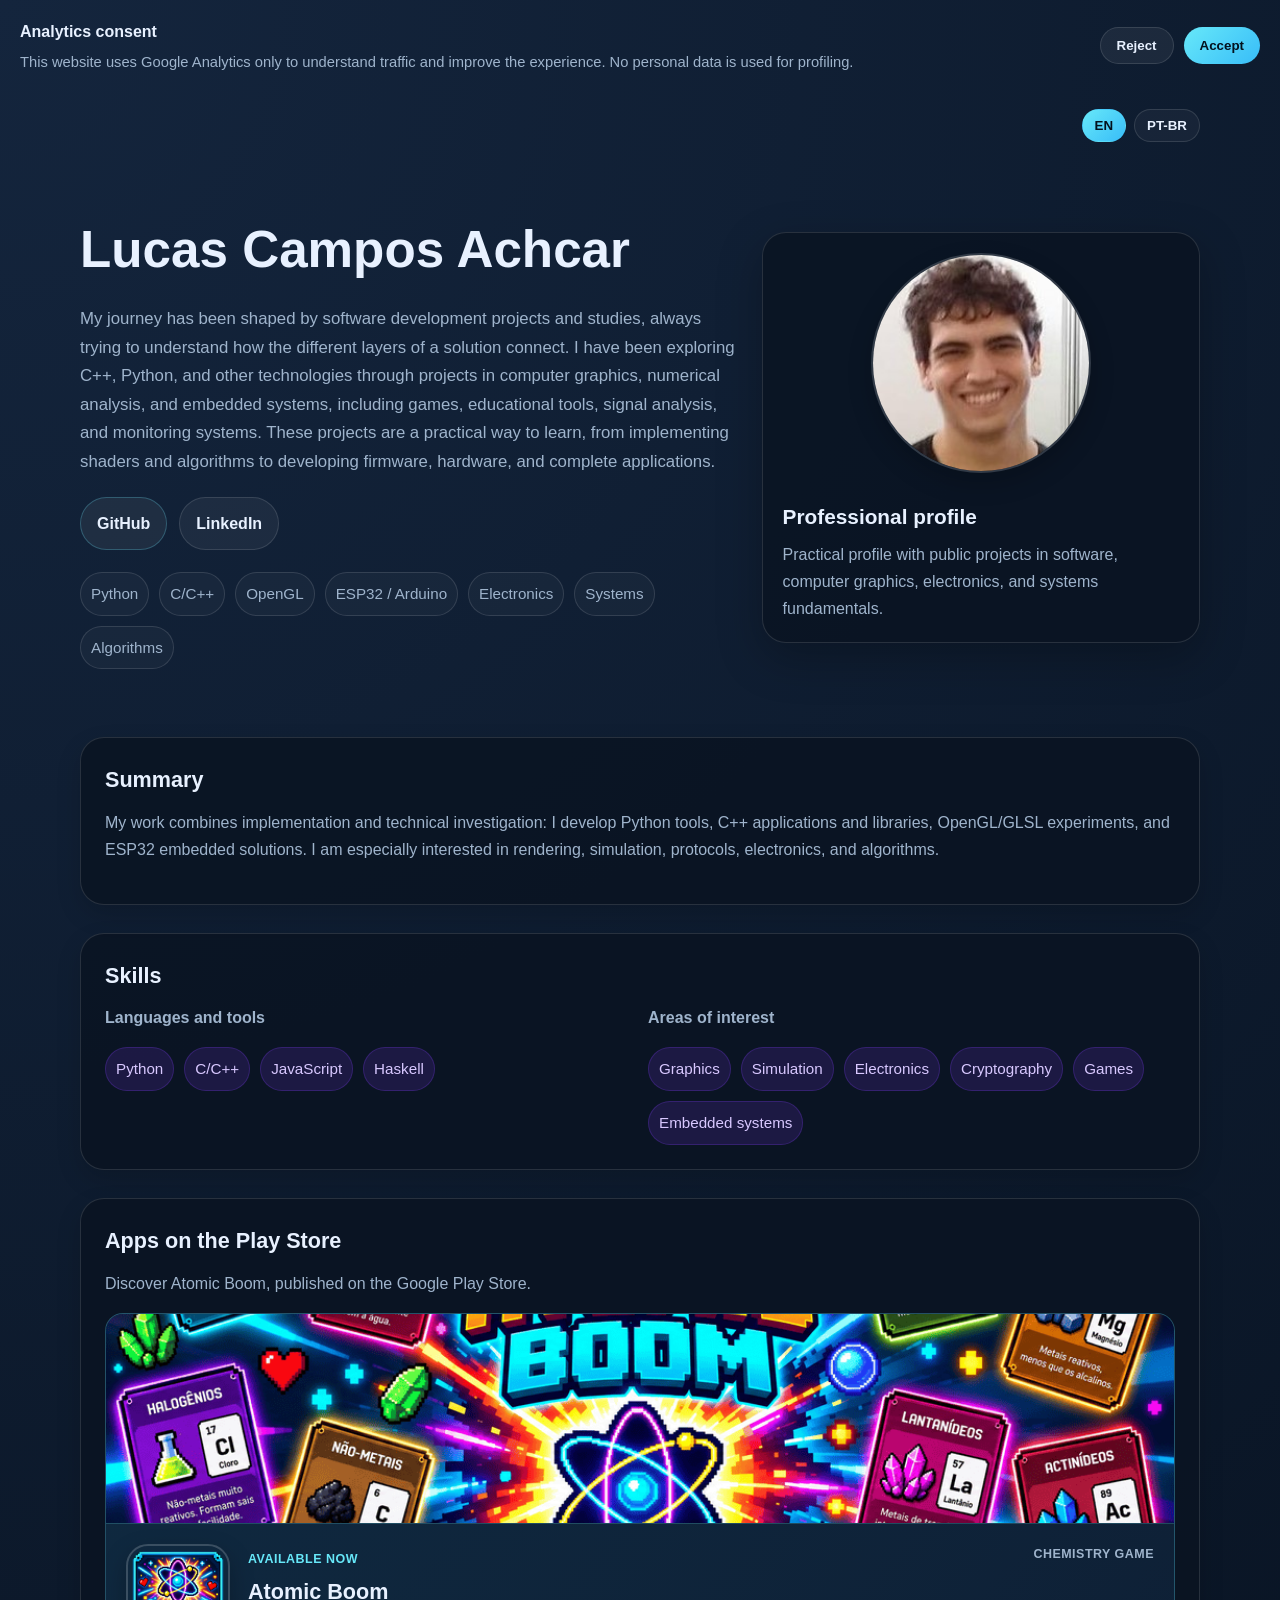
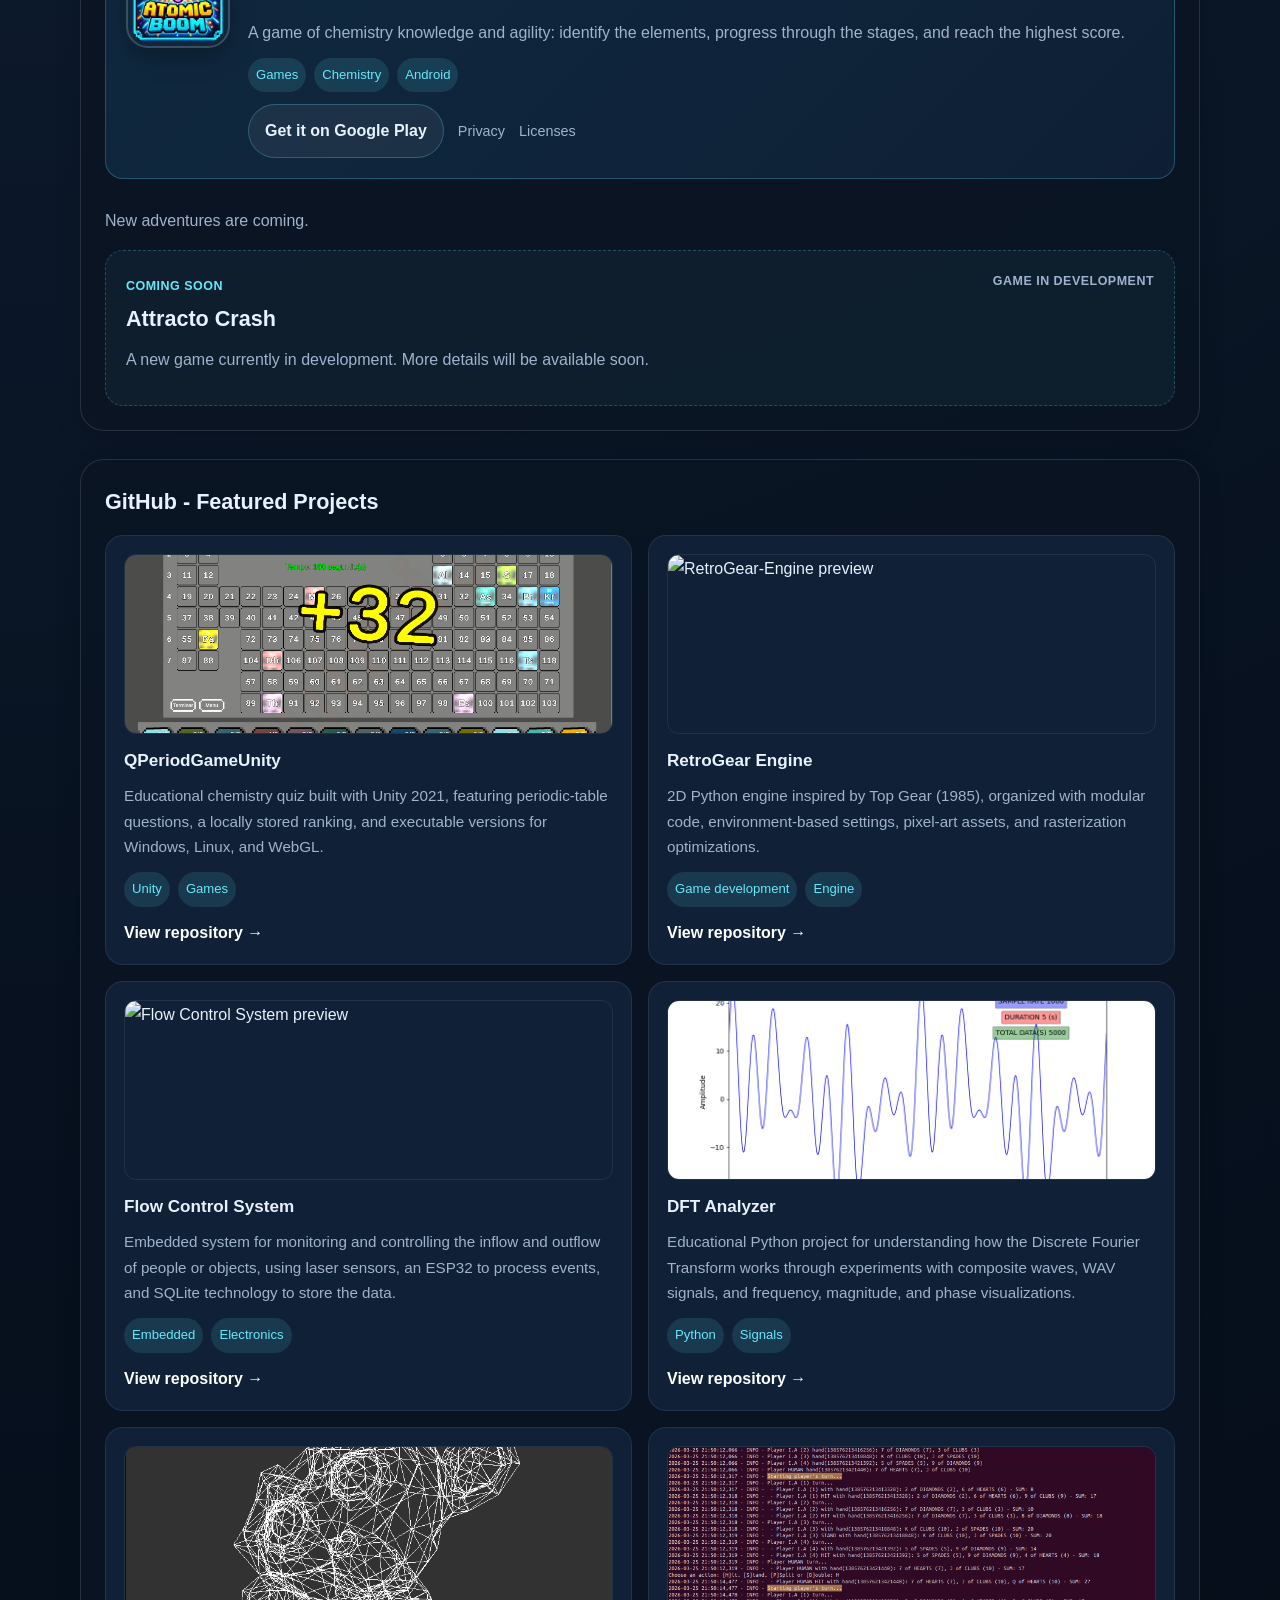
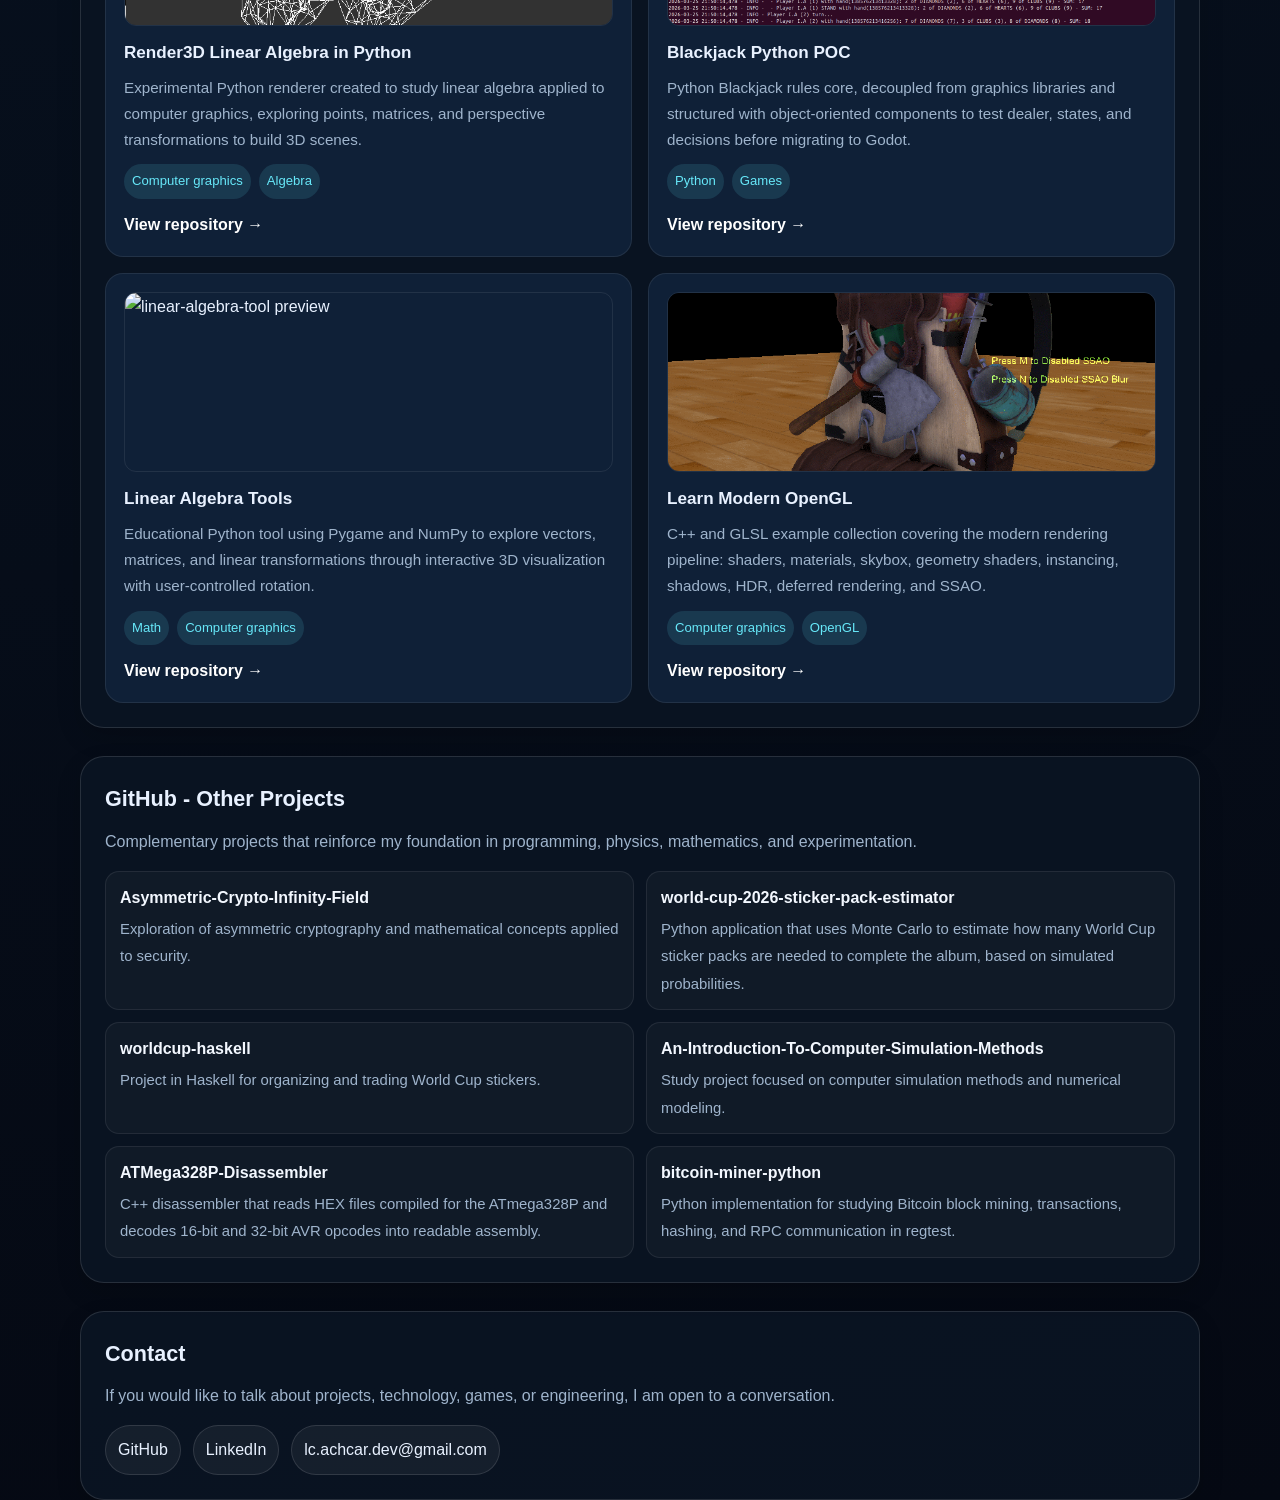
==== commit 7b932e97: "- novas aventuras estão por vir" ====
--- a/index.html
+++ b/index.html
@@ -115,6 +115,7 @@
           </div>
         </div>
       </article>
+      <p class="app-upcoming-intro" data-i18n="apps.upcoming_text">New adventures are coming.</p>
       <article class="app-card app-card--upcoming">
         <div class="app-card__body">
           <div class="app-card__content">
--- a/styles.css
+++ b/styles.css
@@ -272,6 +272,10 @@
   border: 1px solid rgba(103, 232, 249, 0.24);
   border-radius: 18px;
   background: linear-gradient(135deg, rgba(16, 43, 67, 0.95), rgba(15, 32, 55, 0.95));
+}
+.app-upcoming-intro {
+  margin-top: 28px;
+  margin-bottom: 0;
 }
 .app-card--upcoming {
   border-style: dashed;
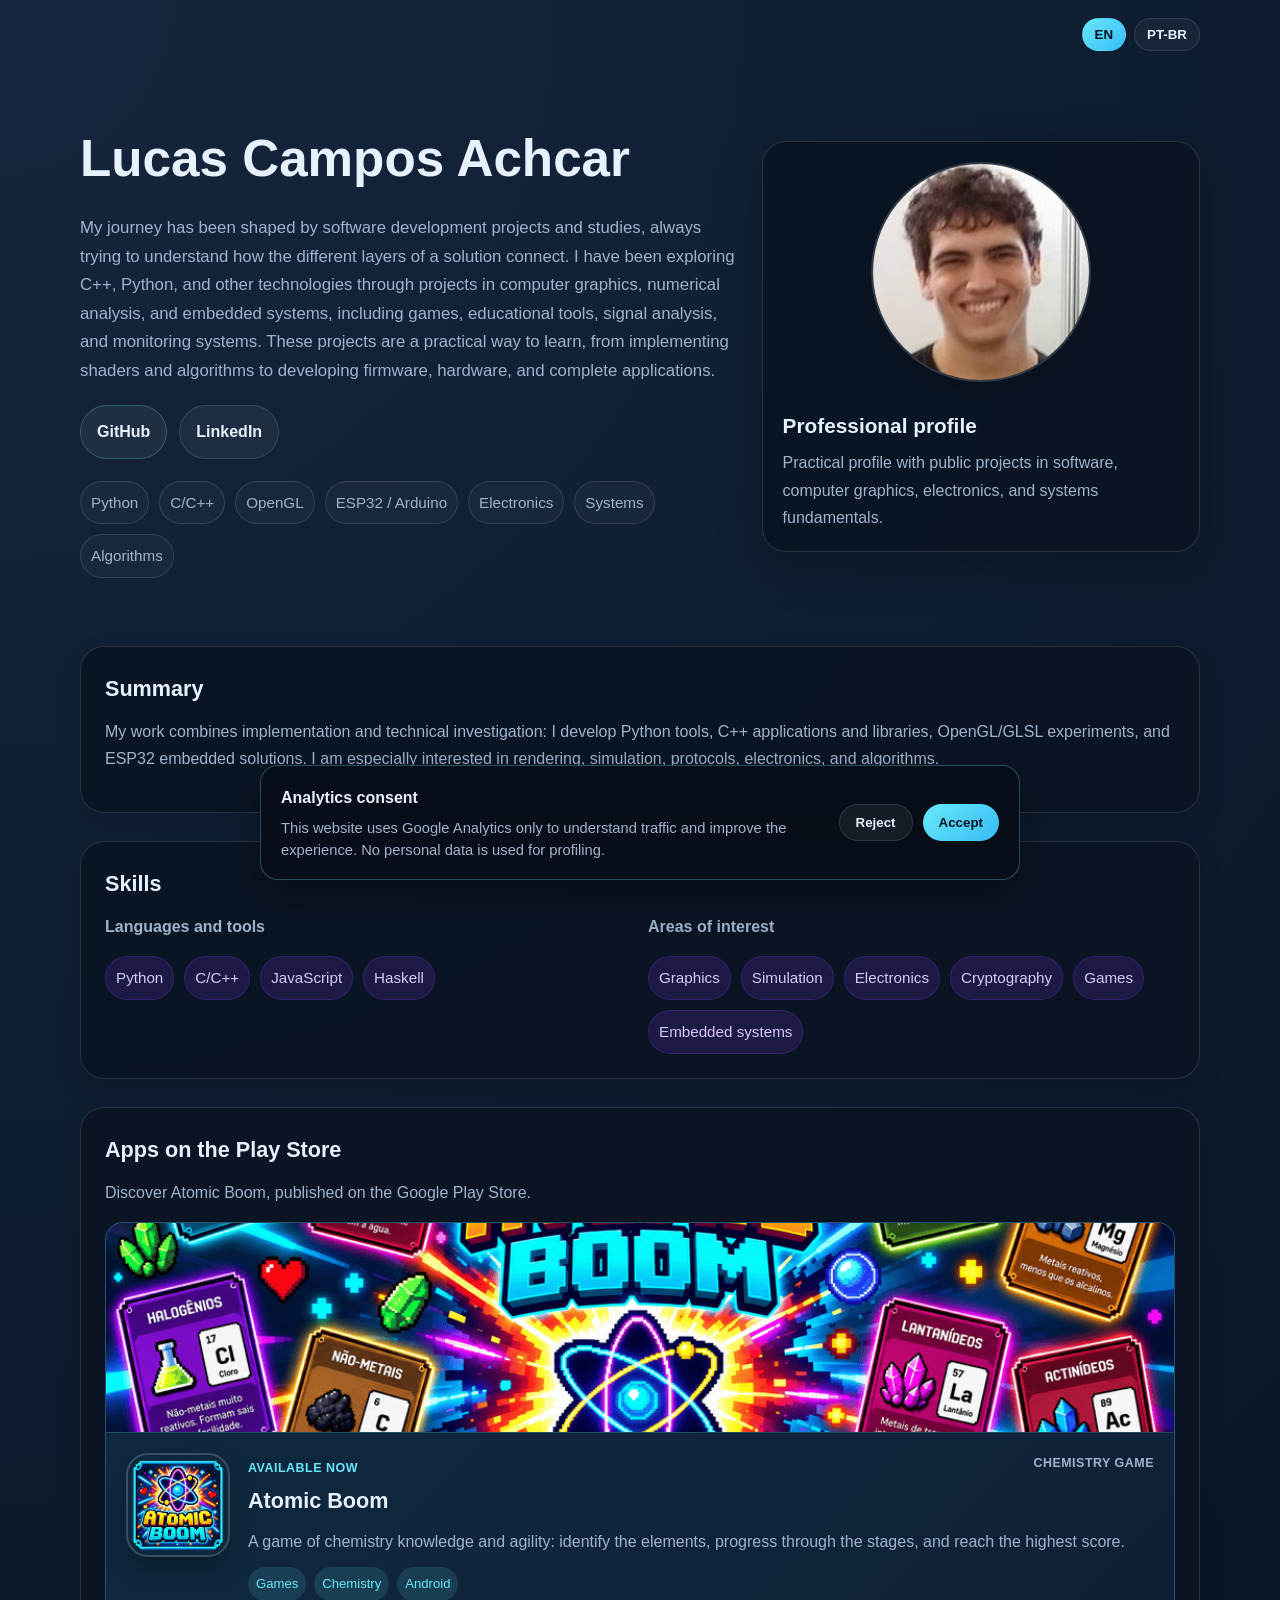
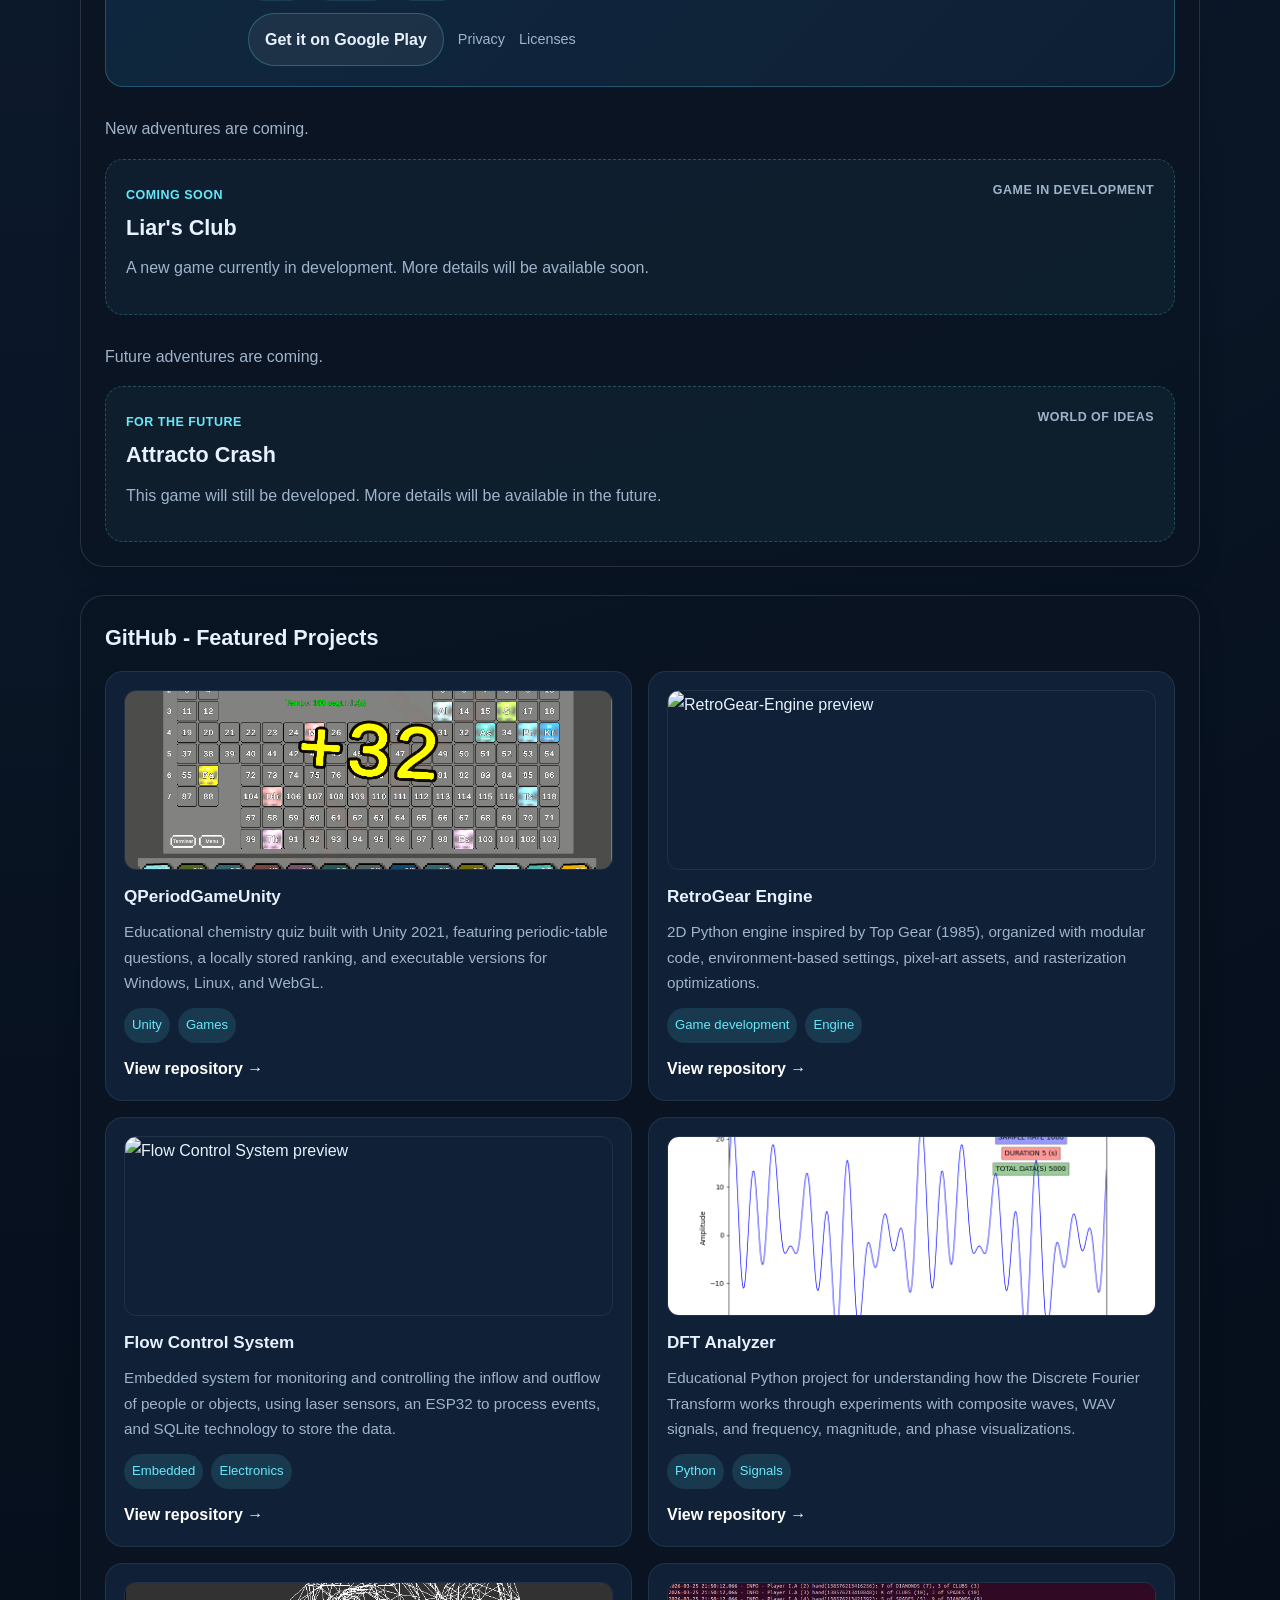
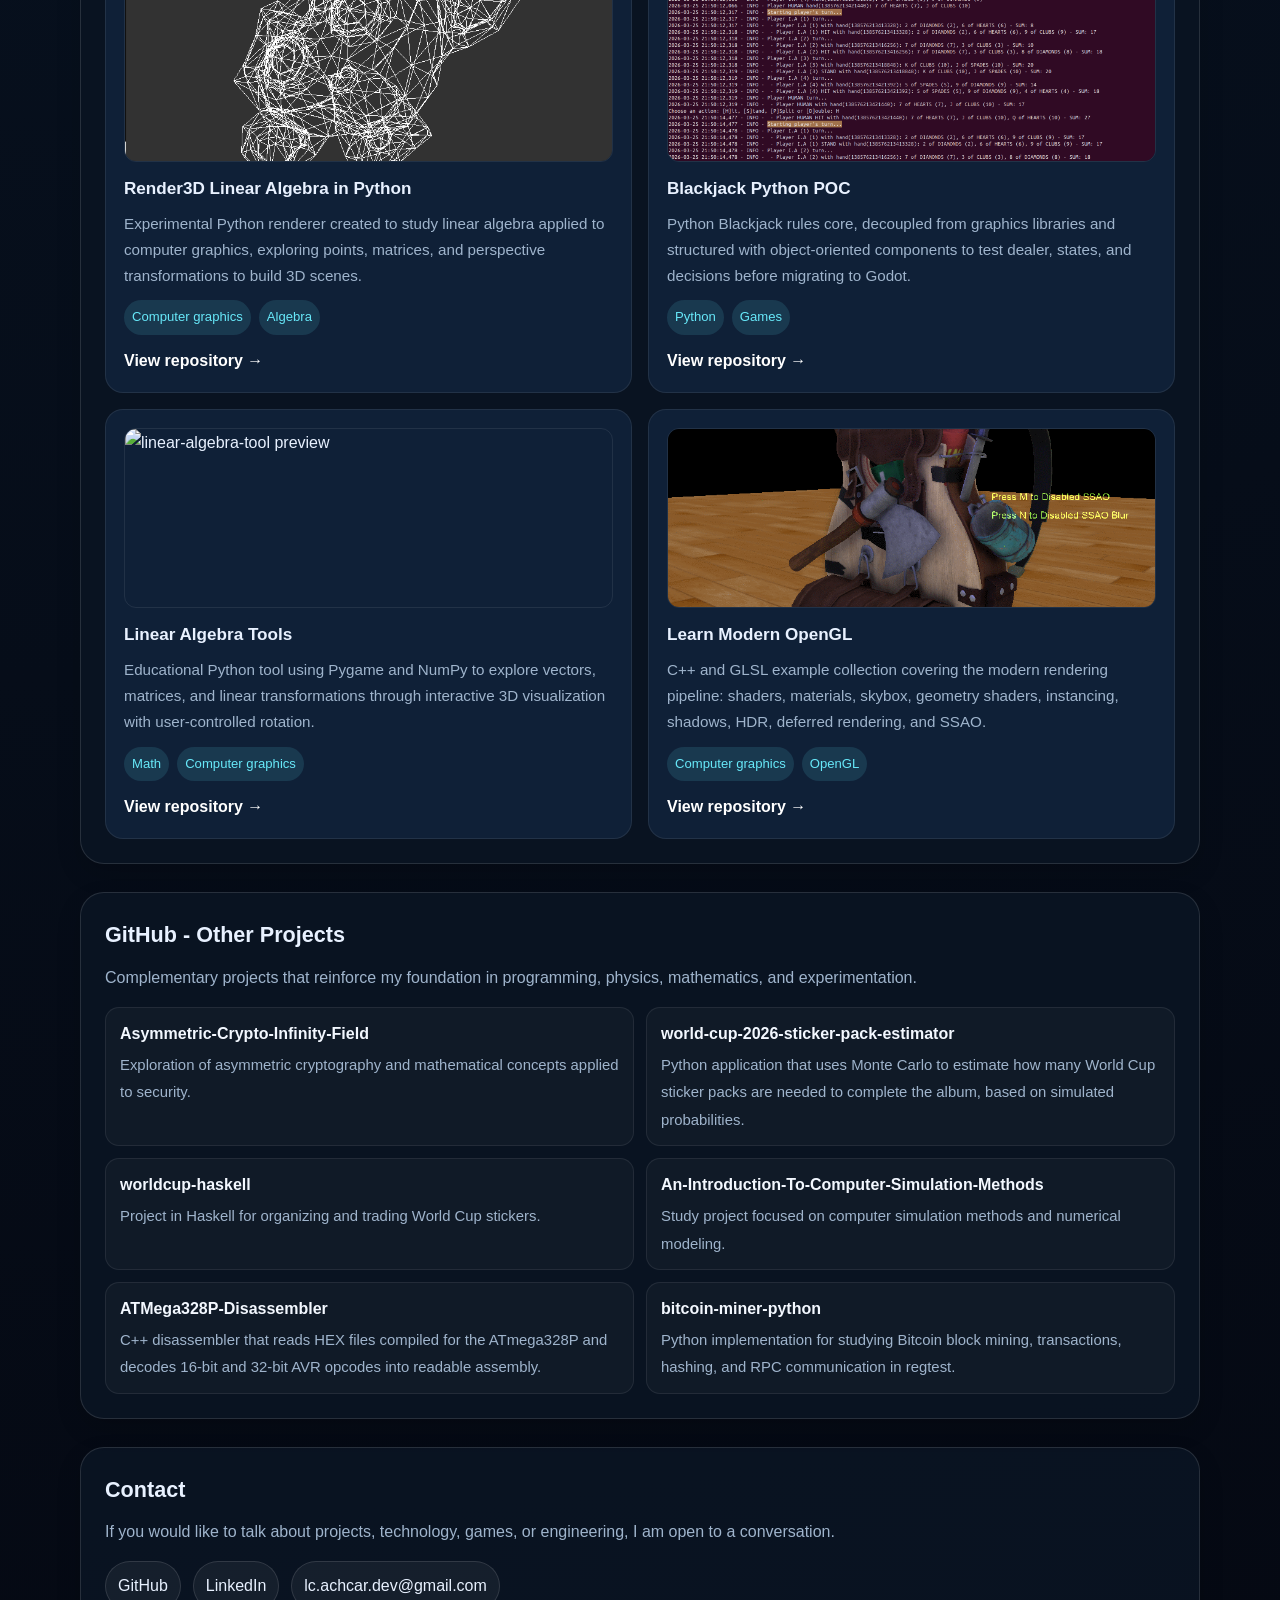
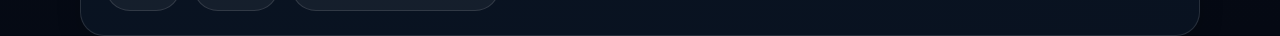
==== commit 5305e457: "- adicionado o jogo Liar's Club como em desenvolvimento e colocado o Attracto Crash como em 'mundo d" ====
--- a/index.html
+++ b/index.html
@@ -122,11 +122,26 @@
             <div class="app-card__heading">
               <div>
                 <span class="app-card__status" data-i18n="apps.coming_soon">Coming soon</span>
+                <h3 data-i18n="apps.liarclub">Liar's Club</h3>
+              </div>
+              <span class="app-card__category" data-i18n="apps.liarclub_category">Game in development</span>
+            </div>
+            <p data-i18n="apps.liarclub_description">A new game currently in development. More details will be available soon.</p>
+          </div>
+        </div>
+      </article>
+      <p class="app-upcoming-intro" data-i18n="apps.future_upcoming_text">Future adventures are coming.</p>
+      <article class="app-card app-card--upcoming">
+        <div class="app-card__body">
+          <div class="app-card__content">
+            <div class="app-card__heading">
+              <div>
+                <span class="app-card__status" data-i18n="apps.future_coming_soon">For the future</span>
                 <h3 data-i18n="apps.attracto_crash">Attracto Crash</h3>
               </div>
-              <span class="app-card__category" data-i18n="apps.attracto_category">Game in development</span>
-            </div>
-            <p data-i18n="apps.attracto_description">A new game currently in development. More details will be available soon.</p>
+              <span class="app-card__category" data-i18n="apps.attracto_category">Future game development</span>
+            </div>
+            <p data-i18n="apps.attracto_description">The game will be developed in the future. More details will be available soon.</p>
           </div>
         </div>
       </article>
--- a/styles.css
+++ b/styles.css
@@ -359,7 +359,6 @@
 }
 .coming-soon strong {
   color: var(--text);
-}
 }
 
 .cookie-banner {
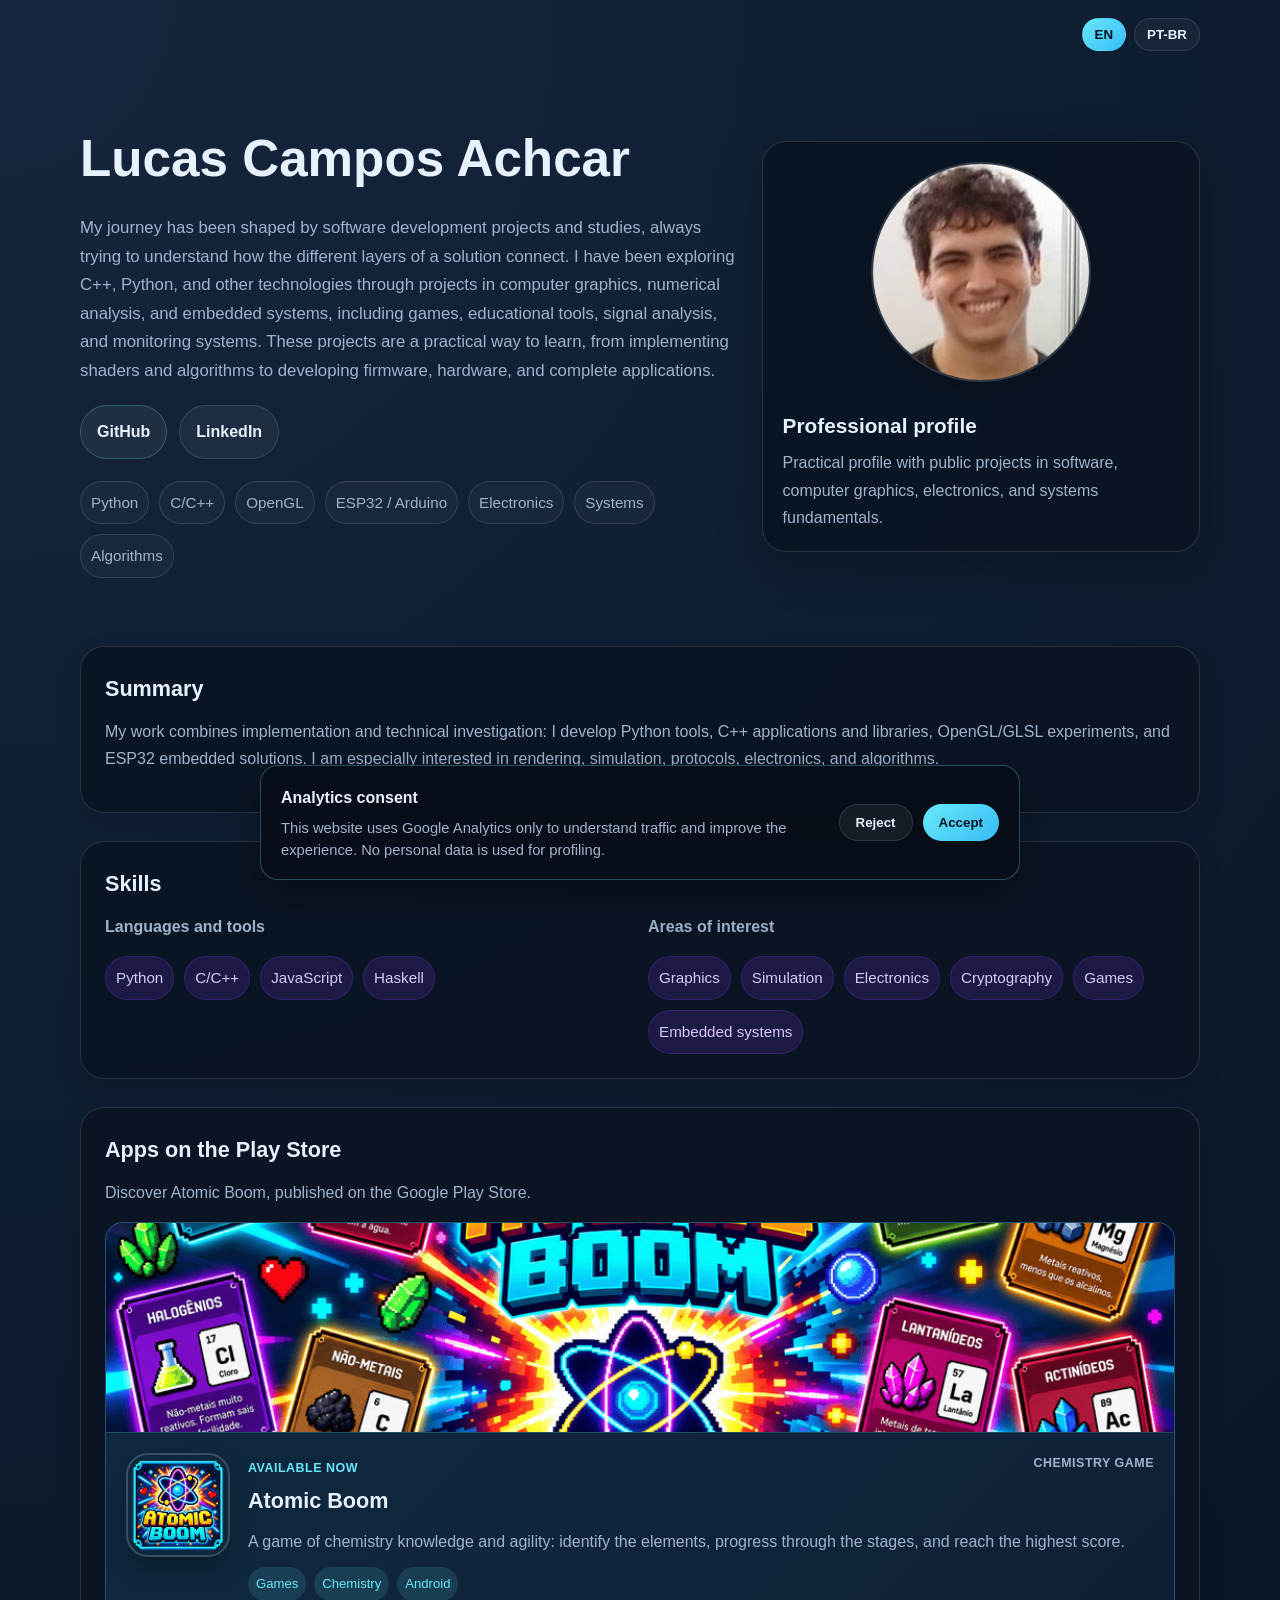
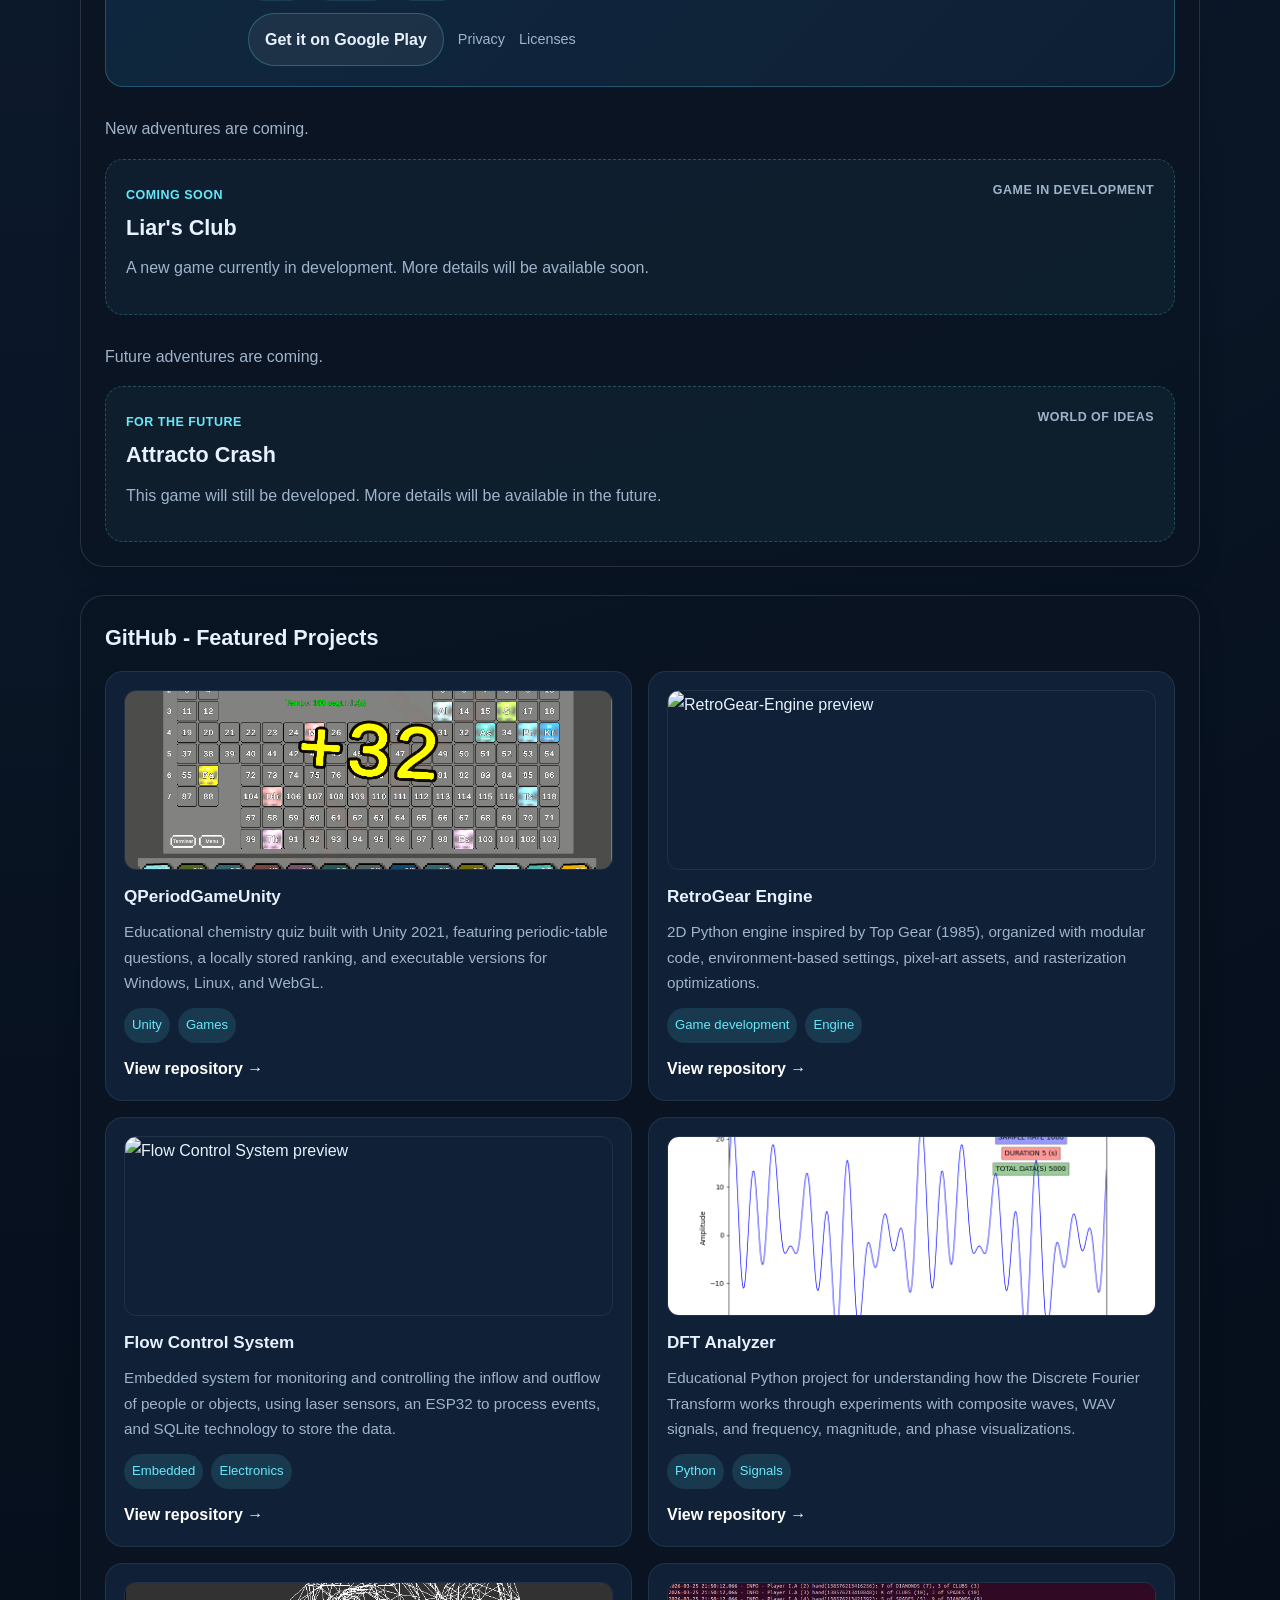
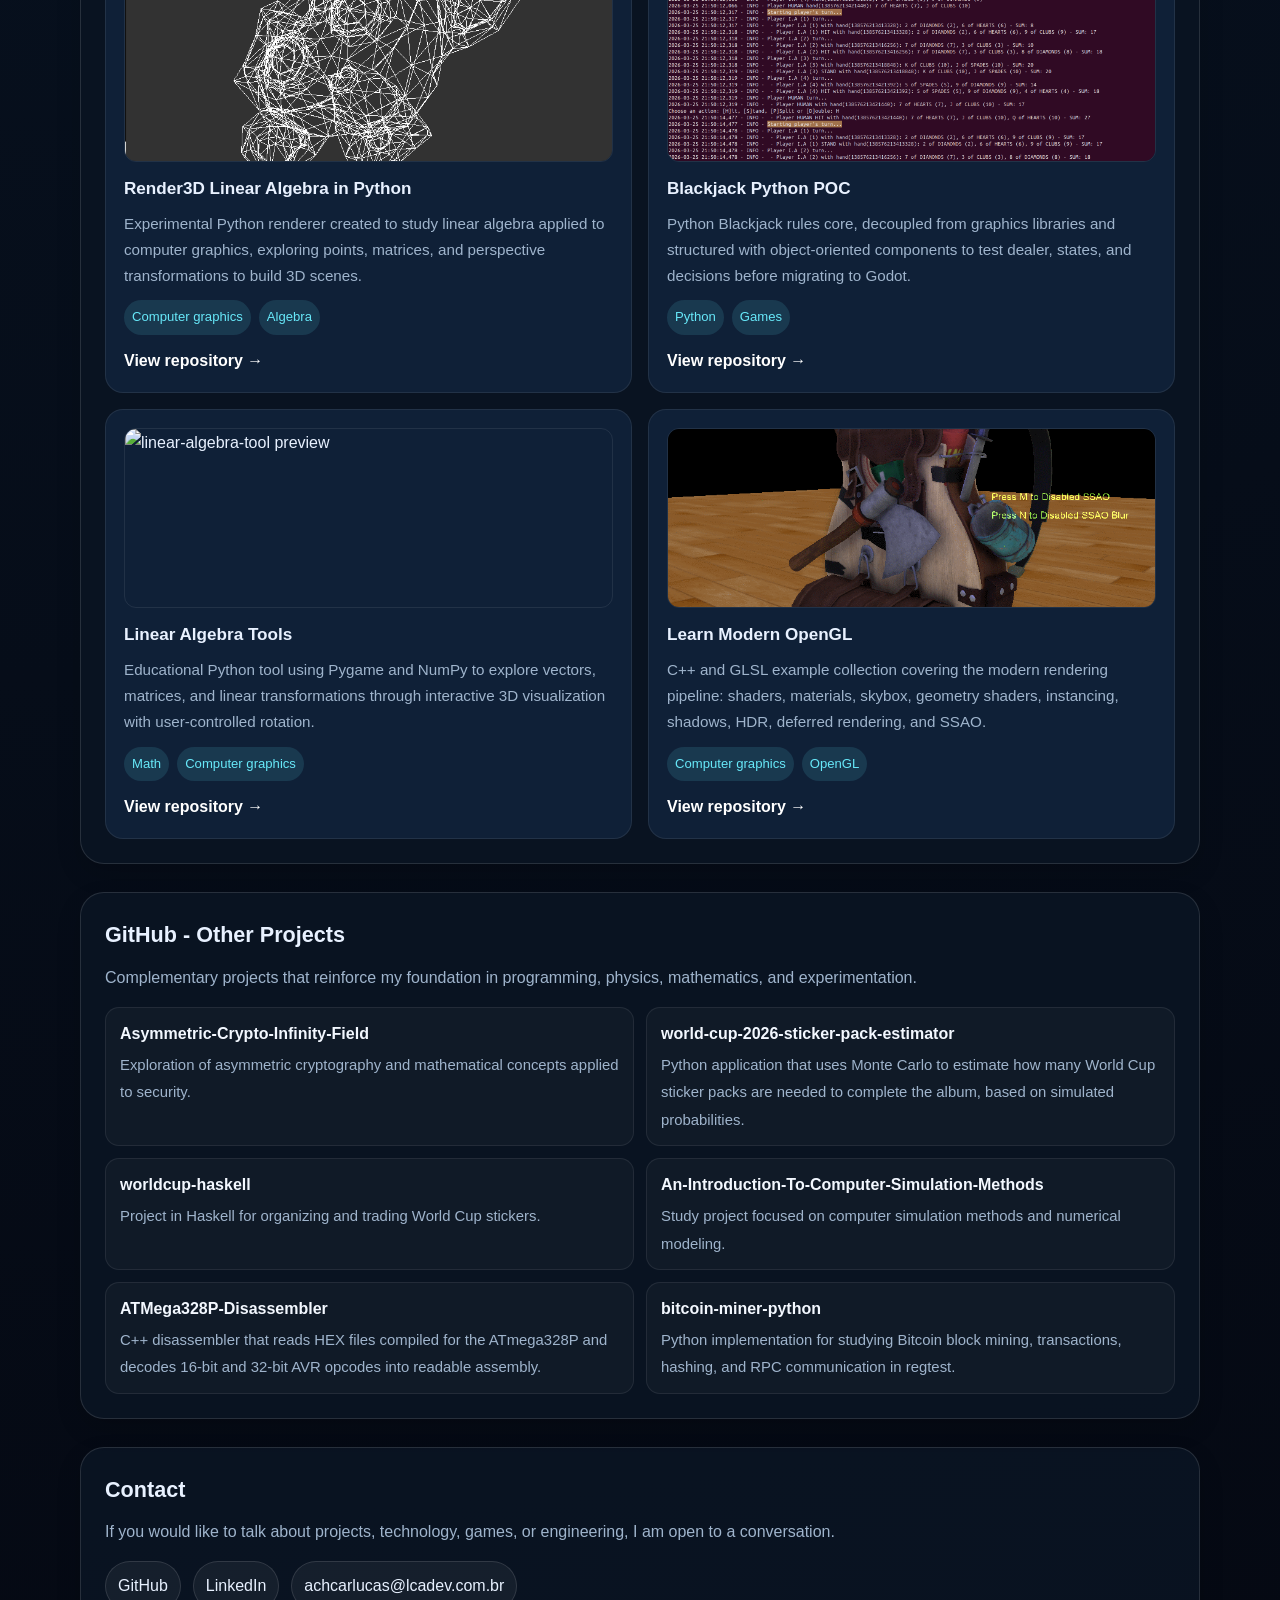
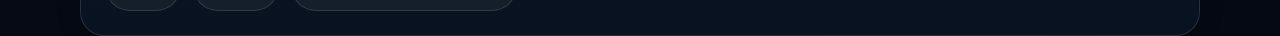
==== commit 3003f271: "- troca do e-mail de lc.achcar.dev@gmail.com pra achcarlucas@lcadev.com.br" ====
--- a/index.html
+++ b/index.html
@@ -278,7 +278,7 @@
       <div class="contact-list">
         <a href="https://github.com/AchcarLucas" target="_blank" rel="noreferrer" data-i18n="contact.github">GitHub</a>
         <a href="https://www.linkedin.com/in/lucas-campos-3b803972/" target="_blank" rel="noreferrer" data-i18n="contact.linkedin">LinkedIn</a>
-        <a href="mailto:lc.achcar.dev@gmail.com">lc.achcar.dev@gmail.com</a>
+        <a href="mailto:achcarlucas@lcadev.com.br">achcarlucas@lcadev.com.br</a>
       </div>
     </section>
   </main>
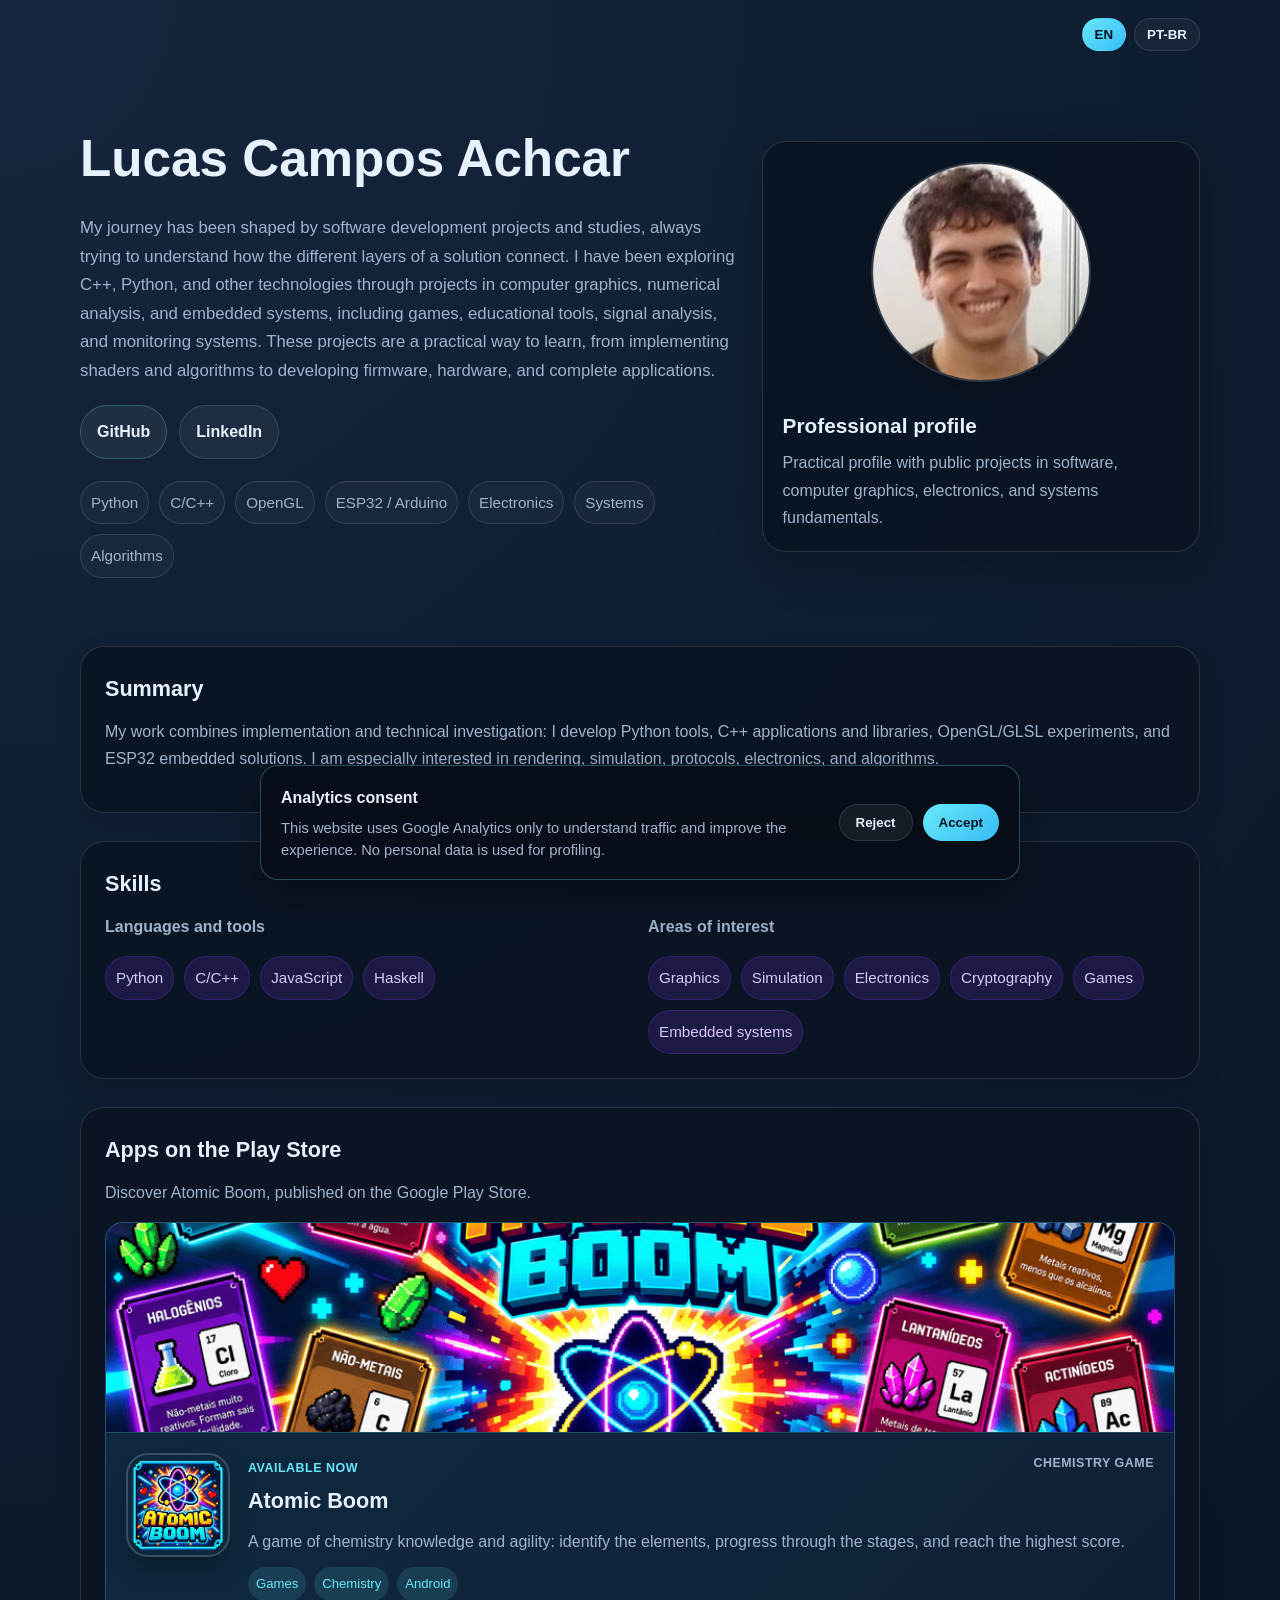
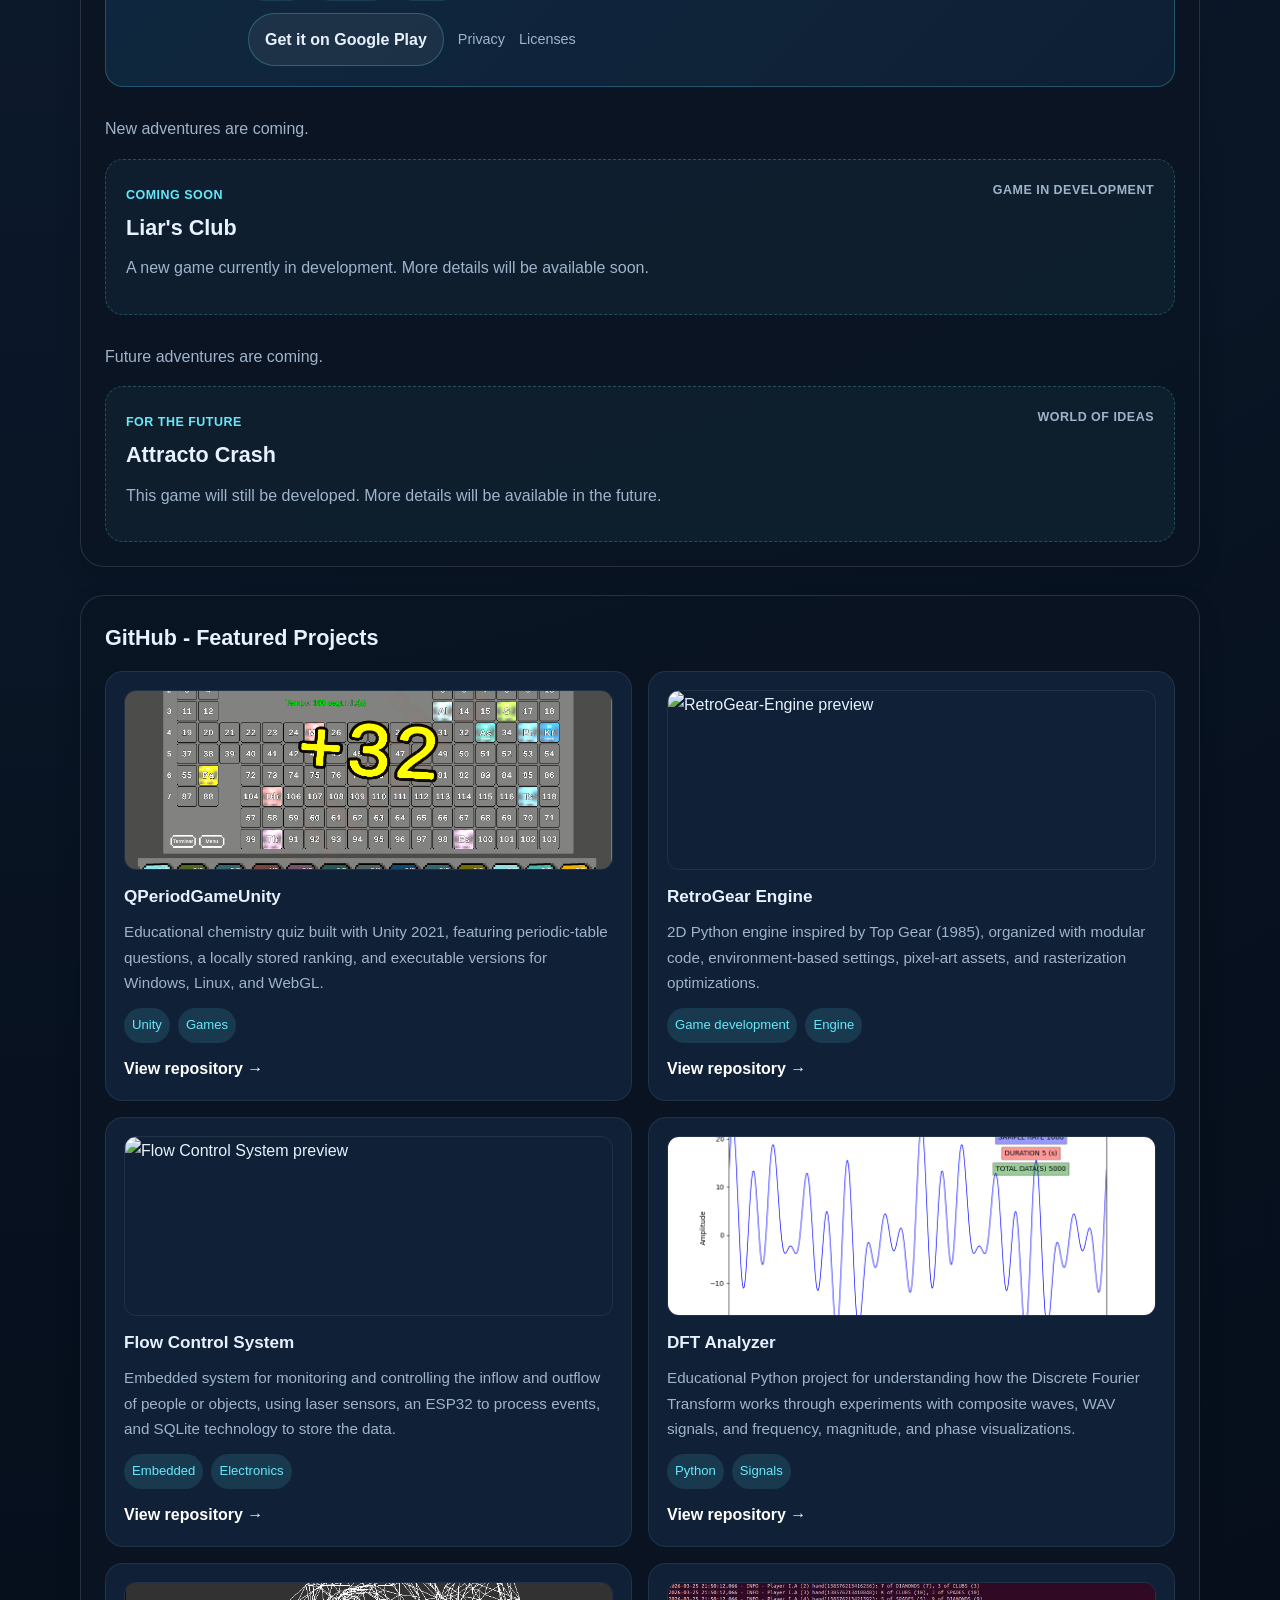
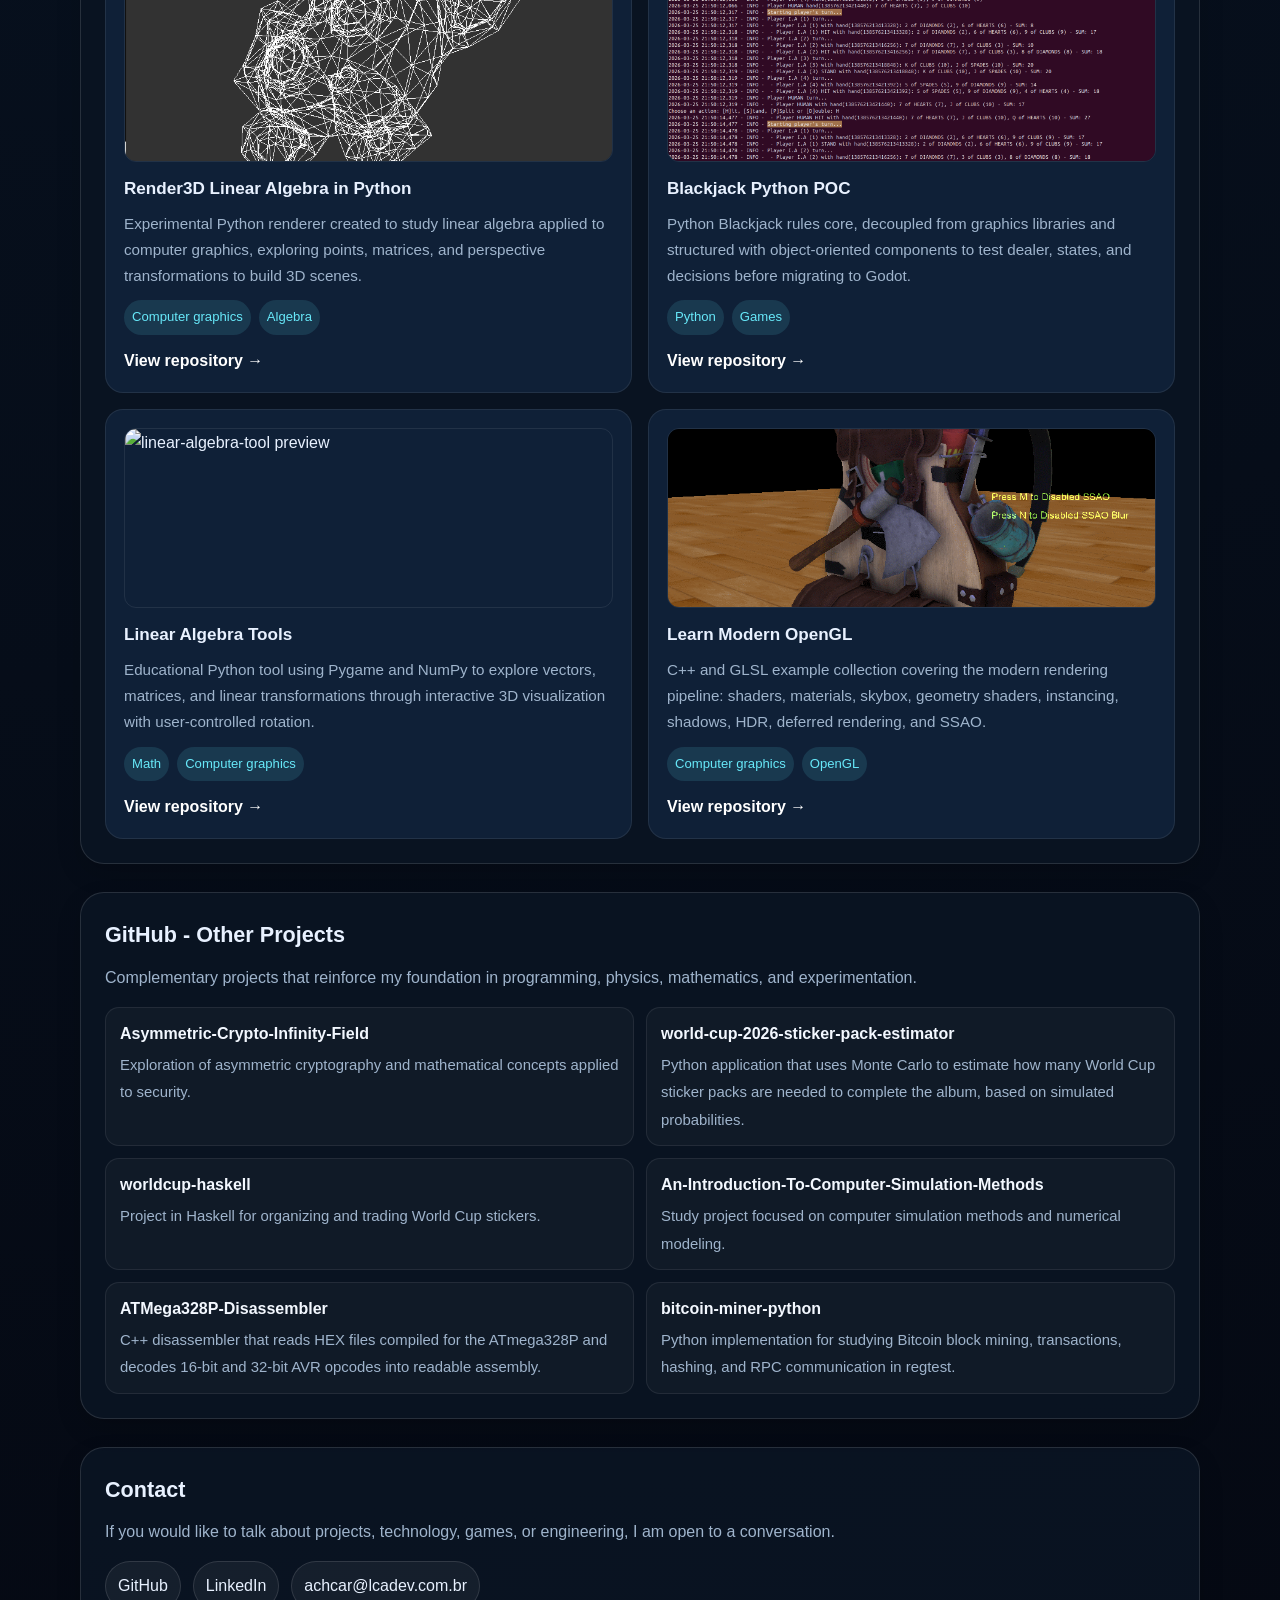
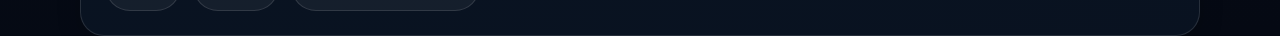
==== commit db712d32: "- trocando achcarlucas@lcadev.com.br para achcar@lcadev.com.br" ====
--- a/index.html
+++ b/index.html
@@ -278,7 +278,7 @@
       <div class="contact-list">
         <a href="https://github.com/AchcarLucas" target="_blank" rel="noreferrer" data-i18n="contact.github">GitHub</a>
         <a href="https://www.linkedin.com/in/lucas-campos-3b803972/" target="_blank" rel="noreferrer" data-i18n="contact.linkedin">LinkedIn</a>
-        <a href="mailto:achcarlucas@lcadev.com.br">achcarlucas@lcadev.com.br</a>
+        <a href="mailto:achcar@lcadev.com.br">achcar@lcadev.com.br</a>
       </div>
     </section>
   </main>
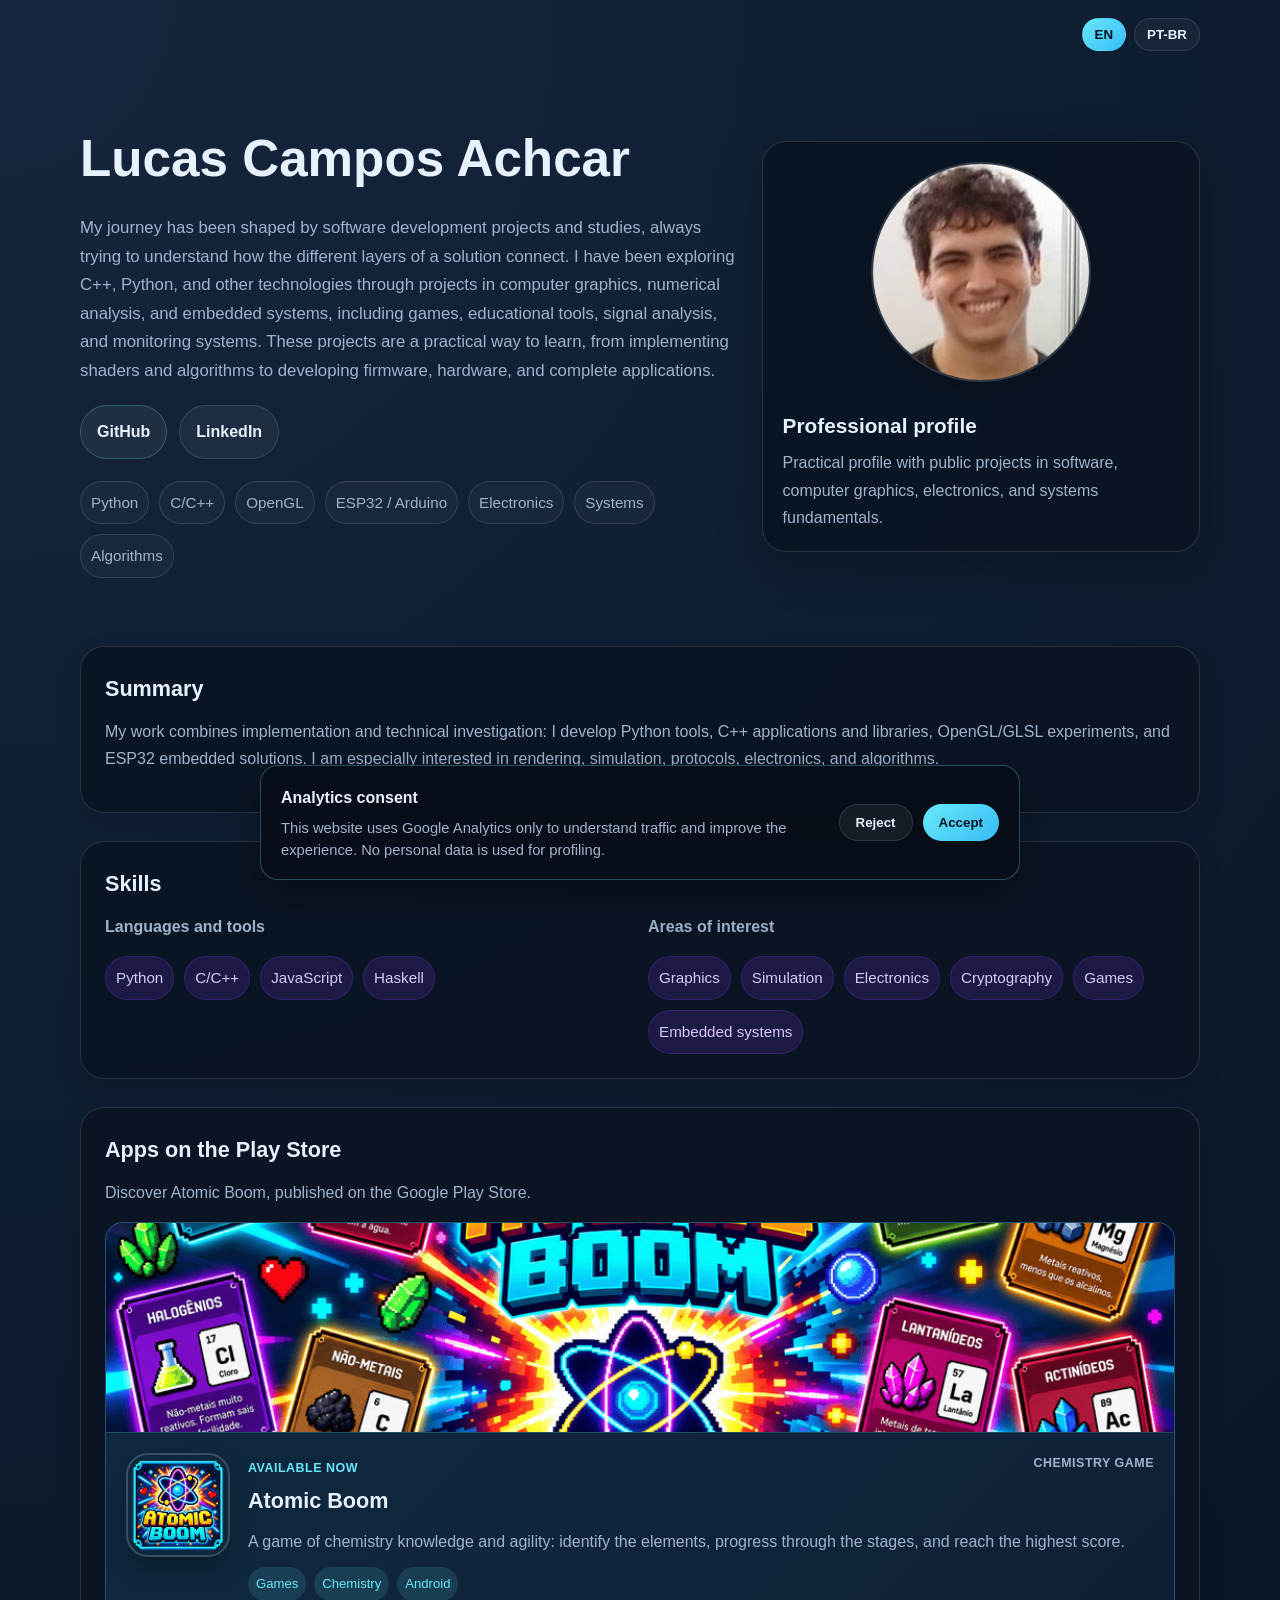
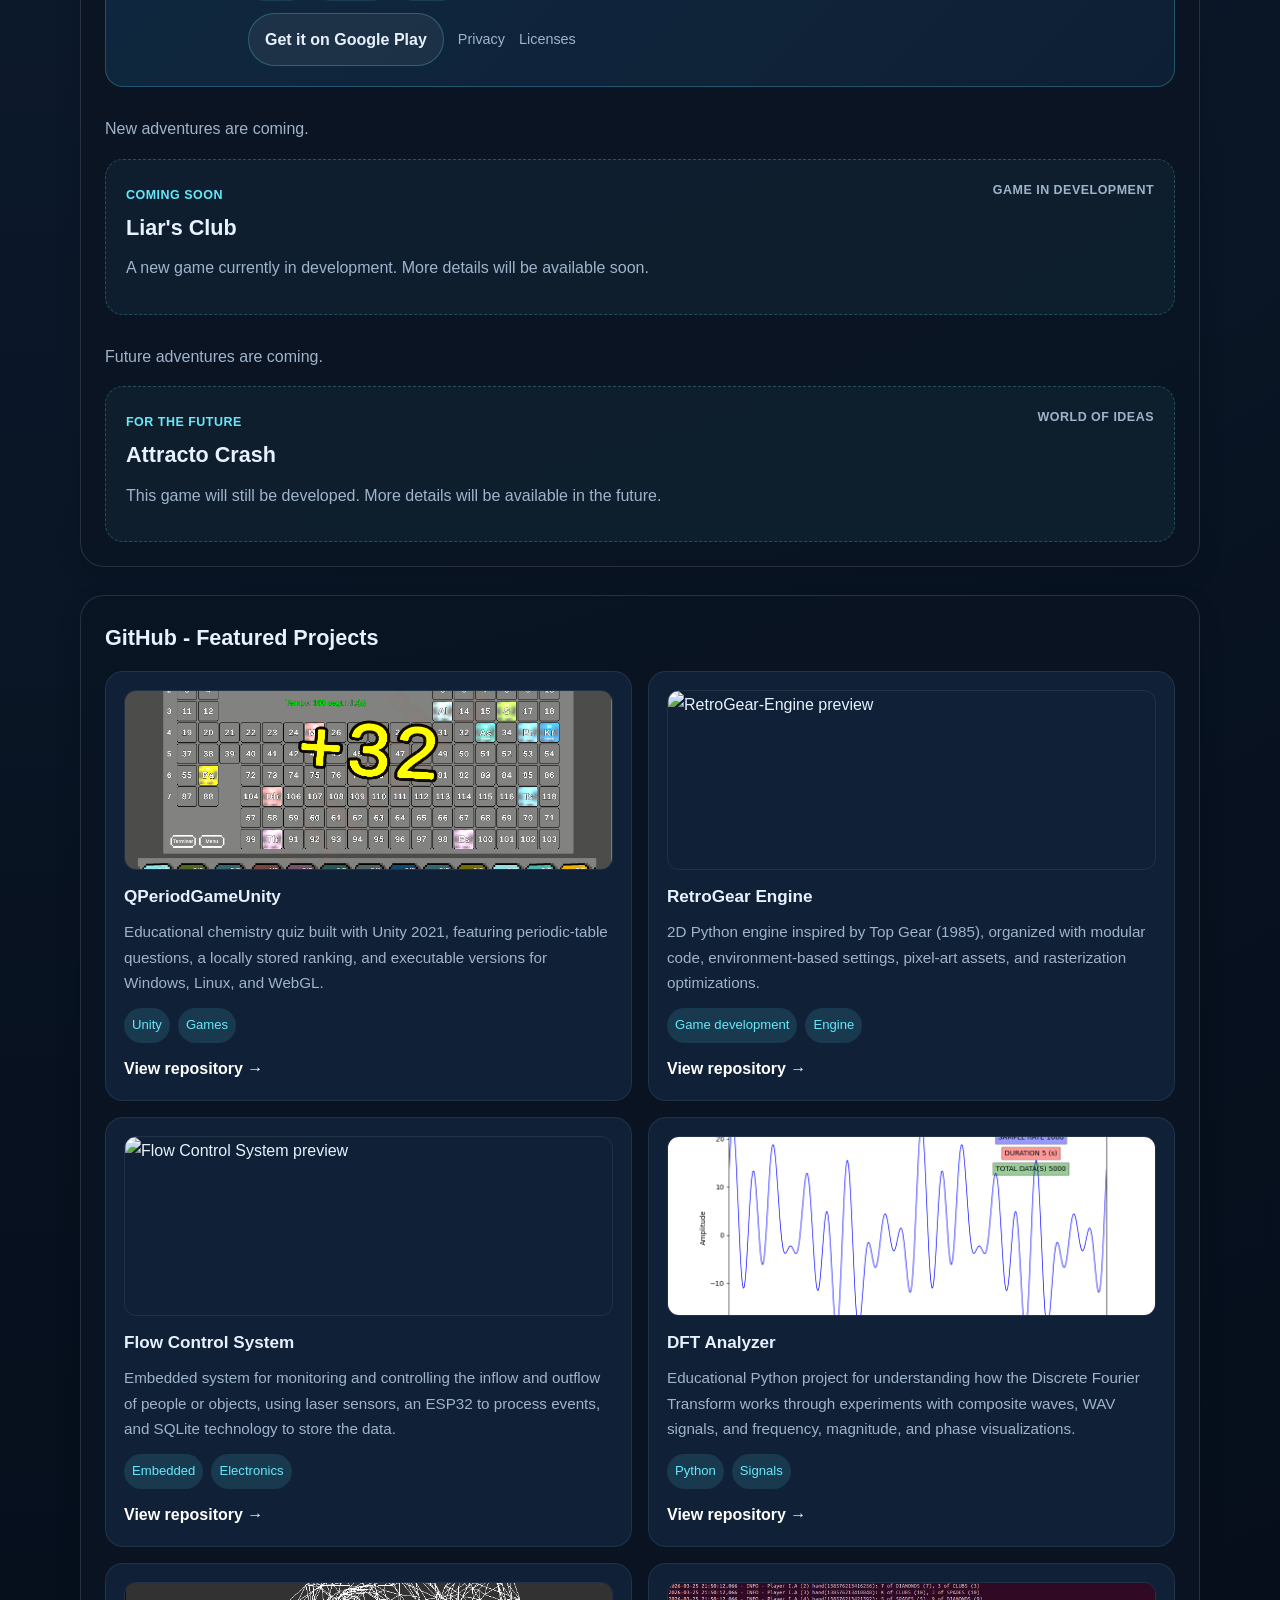
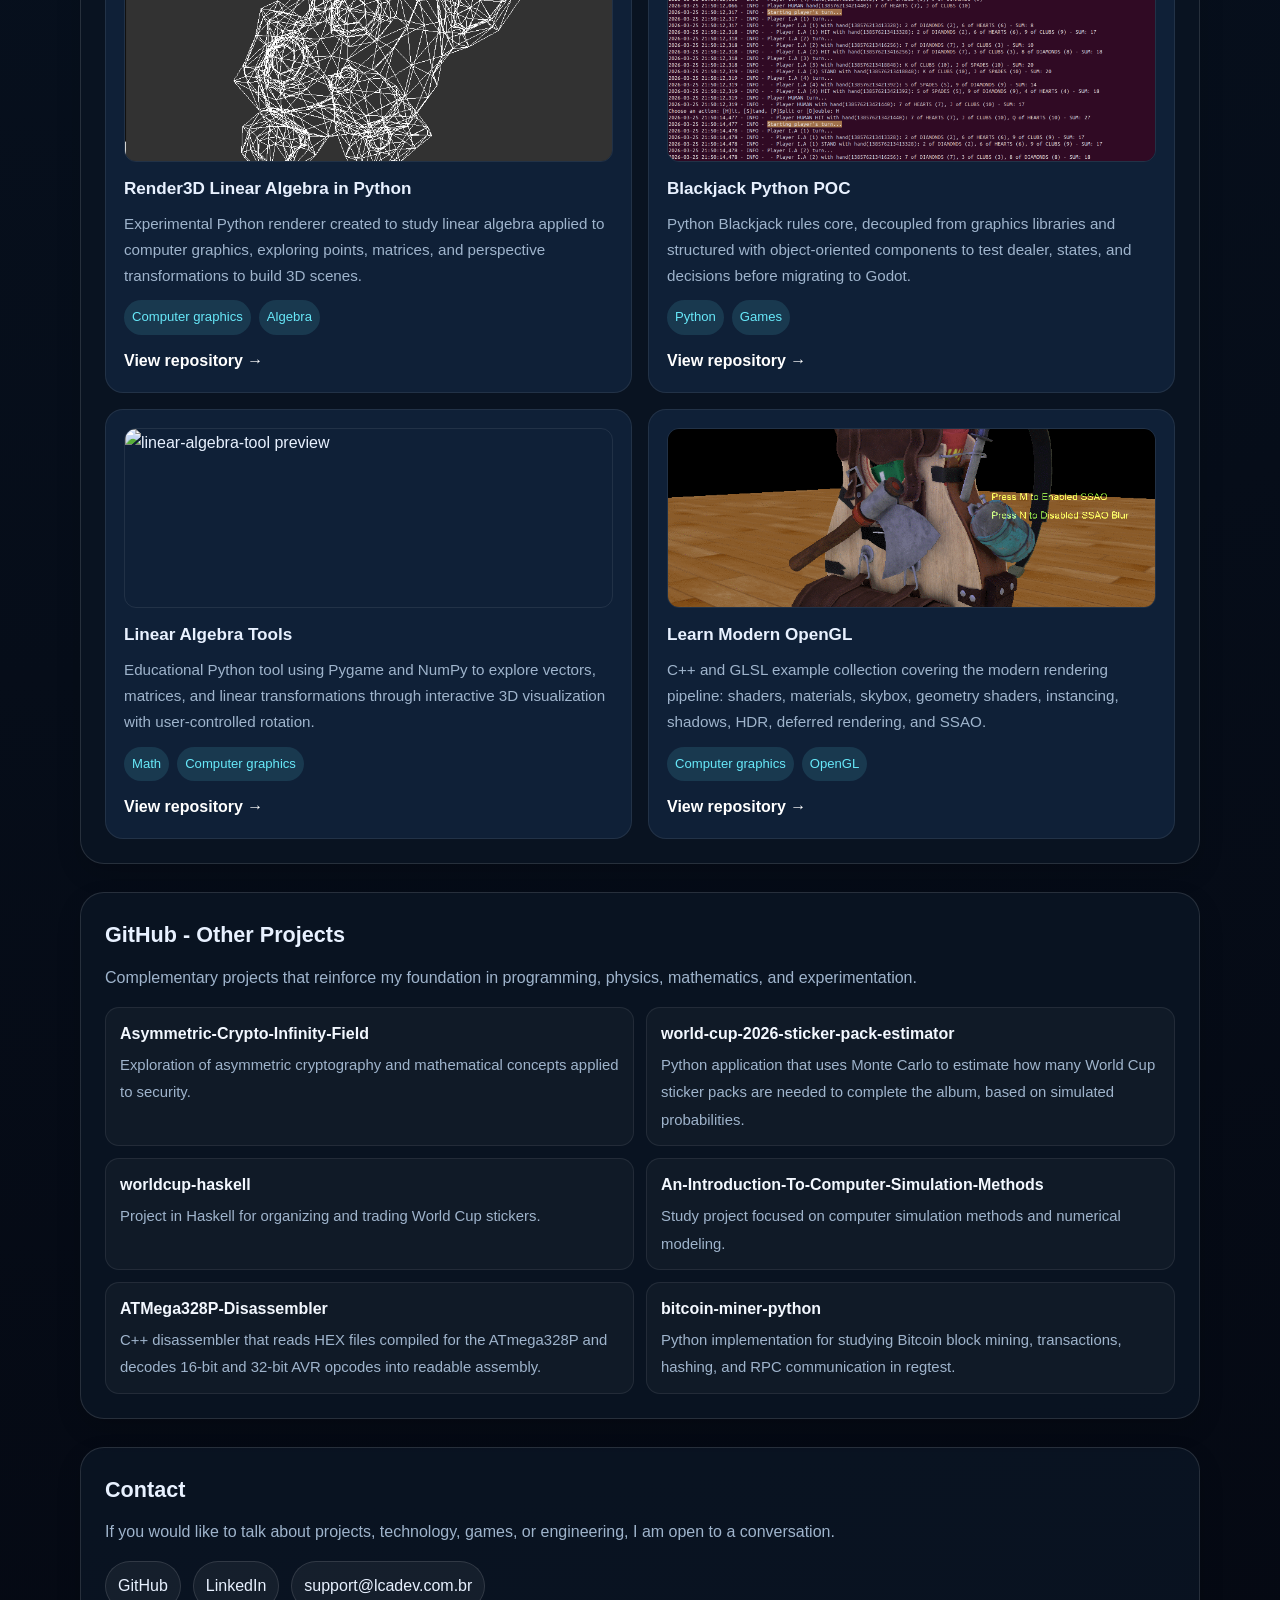
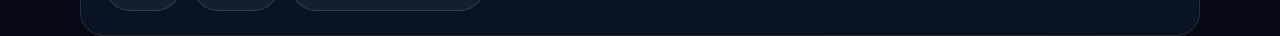
==== commit 121c101f: "- change 'achcar@lcadev.com.br' para 'support@lcadev.com.br'" ====
--- a/index.html
+++ b/index.html
@@ -278,7 +278,7 @@
       <div class="contact-list">
         <a href="https://github.com/AchcarLucas" target="_blank" rel="noreferrer" data-i18n="contact.github">GitHub</a>
         <a href="https://www.linkedin.com/in/lucas-campos-3b803972/" target="_blank" rel="noreferrer" data-i18n="contact.linkedin">LinkedIn</a>
-        <a href="mailto:achcar@lcadev.com.br">achcar@lcadev.com.br</a>
+        <a href="mailto:support@lcadev.com.br">support@lcadev.com.br</a>
       </div>
     </section>
   </main>
